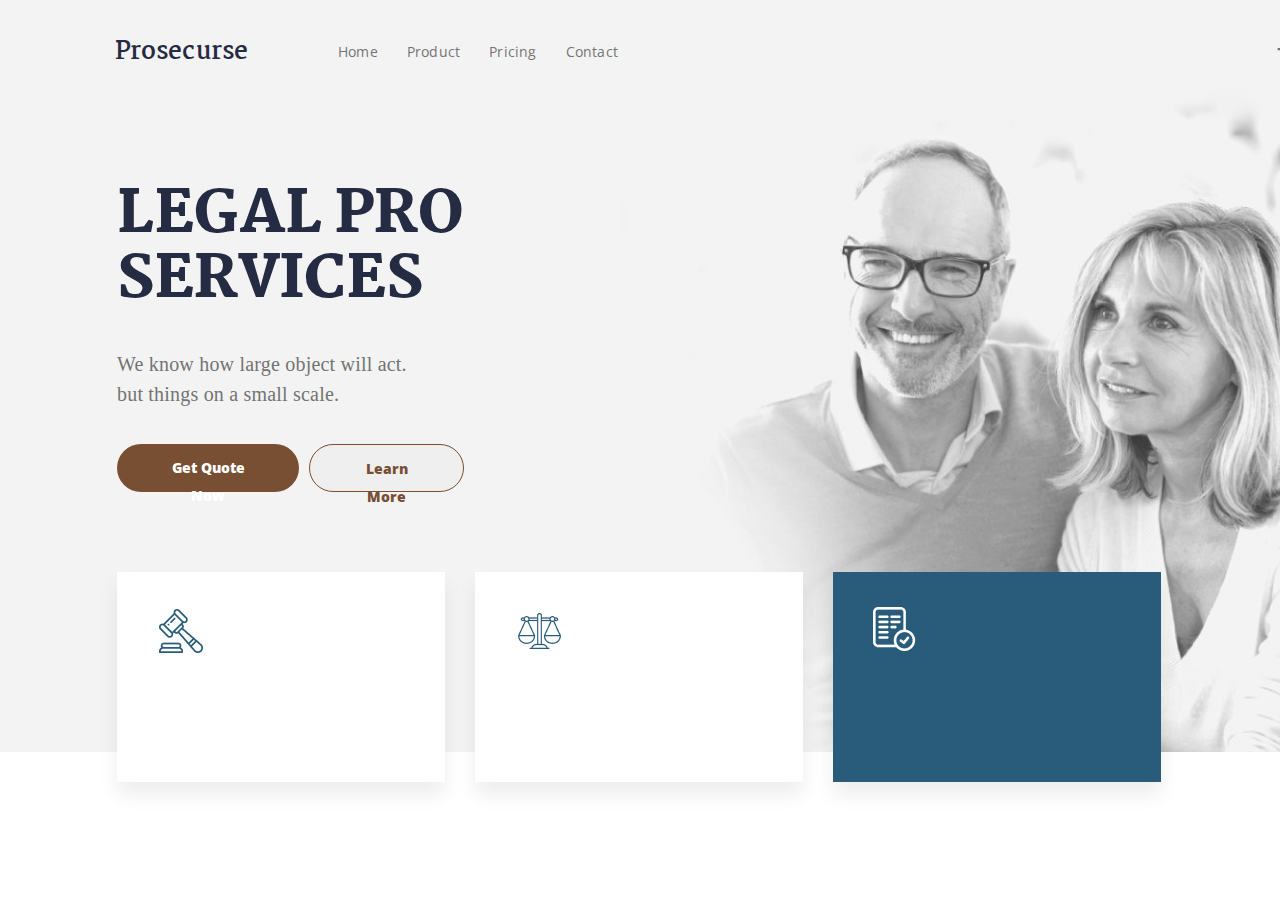
==== test.html @ eefd6ff7 "update 15/11/65" ====
<!DOCTYPE html>
<html lang="en">
<head>
    <meta charset="UTF-8">
    <meta http-equiv="X-UA-Compatible" content="IE=edge">
    <meta name="viewport" content="width=device-width, initial-scale=1.0">
    <title>Document</title>
    <link rel="stylesheet" href="css/main.css">
</head>
<body>
    <header class="background">
        <div class="cover">
            <nav>
                <div class="nav-brand">
                    <h3>Prosecurse</h3>
                </div>
                <div class="nav-menu">
                    <ul>
                        <li><a>Home</a></li>
                        <li><a>Product</a></li>
                        <li><a>Pricing</a></li>
                        <li><a>Contact</a></li>
                    </ul>
                </div>
                <div class="nav-btn">
                    <img src="images/icn menu .icn-xs.png" alt="">
                </div>                 
            </nav>
            <div class="container">
                <div class="row-info">
                    <div class="col-md-6">
                        <h1>
                            LEGAL PRO SERVICES
                        </h1>                    
                        <h4>
                            We know how large object will act. <br>
                            but things on a small scale.
                        </h4> 
                        <div class="btn-card">
                            <button class="btn primary-color btn-text btn-round">
                                <b>Get Quote Now</b> 
                            </button>
                            <button class="btn outline-primary-color btn-text btn-round">
                                <b>Learn More</b> 
                            </button>
                        </div>                   
                        
                    
                    </div>
                    <div class="col-md-6">

                    </div>
                </div>
                <div class="row-card">
                    <div class="col-md-4 ">
                        <div class="card-item-white">
                            <img src="images/c1.png" alt="">

                        </div>
                    </div>
                    <div class="col-md-4 ">
                        <div class="card-item-white">
                            <img src="images/c2.png" alt="">

                        </div>
                    </div>
                    <div class="col-md-4 ">
                        <div class="card-item-blue">
                            <img src="images/c3.png" alt="">

                        </div>
                    </div>
                </div>
        </div>       
    </header>
</body>
</html>
---- css/main.css ----
@import url('https://fonts.googleapis.com/css2?family=Martel:wght@200;300;400;600;700;800;900&family=Open+Sans:ital,wght@0,300;0,400;0,500;0,600;0,700;0,800;1,300;1,400;1,500;1,600;1,700;1,800&display=swap');
* {
    margin: 0;
    padding: 0;
    box-sizing: border-box;
    font-family: 'Open Sans', sans-serif;
}
h2, h3, h4, h5{
    font-family: 'Martel', serif;
    font-weight: 700;
}
h1{
    font-family: 'Martel', serif;
    font-weight: 900;
}
.container{
    display: flex;
    flex-direction: column;
    align-items: flex-start;
    padding: 80px 0px;
    gap: 80px;

    position: absolute;
    width: 1046px;
    height: 758px;
    left: calc(50% - 1046px/2);
    top: 104px;

}
.row-info {
    display: flex;
    flex-direction: row;
    align-items: center;
    padding: 0px;
    gap: 120px;

    width: 1139px;
    height: 308px;


    /* Inside auto layout */

    flex: none;
    order: 0;
    flex-grow: 0;
}
.row-card {
    display: flex;
    flex-direction: row;
    align-items: center;
    padding: 0px;
    gap: 30px;

    width: 1046px;
    height: 210px;


    /* Inside auto layout */

    flex: none;
    order: 1;
    flex-grow: 0;
}
.card-item-white{
    display: flex;
    flex-direction: column;
    align-items: flex-start;
    padding: 35px 40px;
    gap: 10px;

    width: 328px;
    height: 210px;

    background: #FFFFFF;
    /* SHADOW */

    box-shadow: 0px 13px 19px rgba(0, 0, 0, 0.07);
}
.card-item-blue{
    display: flex;
    flex-direction: column;
    align-items: flex-start;
    padding: 35px 40px;
    gap: 10px;
    
    width: 328px;
    height: 210px;
    
    /* secondary-color-4 */
    
    background: #295C7A;
    /* SHADOW */
    
    box-shadow: 0px 13px 19px rgba(0, 0, 0, 0.07);
}
.col-md-4 {
    display: flex;
    flex-direction: column;
    align-items: flex-start;
    padding: 0px;

    width: 328px;
    height: 210px;

}
.col-md-6{
    display: flex;
    flex-direction: column;
    align-items: flex-start;
    padding: 0px;
    gap: 35px;

    width: 509px;
    height: 308px;


}
.col-md-6 h1 {
    width: 509px;
    height: 130px;

    /* h1 */

    font-family: 'Martel';
    font-style: normal;
    font-weight: 900;
    font-size: 58px;
    line-height: 65px;
    /* or 112% */

    letter-spacing: 0.2px;

    /* text-color */

    color: #252B42;
}
.col-md-6 h4 {
    width: 376px;
    height: 60px;

    /* h4 */

    font-family: 'Montserrat';
    font-style: normal;
    font-weight: 500;
    font-size: 20px;
    line-height: 30px;
    /* or 150% */

    letter-spacing: 0.2px;

    /* second-text-color */

    color: #737373;
}
.btn-card {
    display: flex;
    flex-direction: row;
    align-items: flex-start;
    padding: 0px;
    gap: 10px;

    width: 347px;
    height: 48px;

    /* border: red solid 1px; */

}
.btn {
    display: flex;
    flex-direction: column;
    align-items: center;
    padding: 10px 36px;
    gap: 10px;
    border: none;
}
.primary-color{
    color: #FFFFFF;
    background: #784F33;
    width: 182px;
    height: 48px;
    
}
.outline-primary-color {
    border: 1px solid #784F33;
    color: #784F33;
    width: 155px;
    height: 48px;
 
}
.btn-round {
    border-radius: 37px;
}
.btn-text {  

    font-family: 'Open Sans';
    font-style: normal;
    font-weight: 700;
    font-size: 14px;
    line-height: 28px;

}
.primary-color > b{
    width: 110px;
    height: 28px;
}
.outline-primary-color > b{
    width: 83px;
    height: 28px;
}

nav {
    /* border: red 1px solid ;
    display: flex;
    justify-content: space-between;
    align-items: center;
    width: 1322px;
    height: 104px;
    margin-left: calc(50% - 1322px/2);
    margin: 0 auto; */
    position: absolute;
    width: 1322px;
    height: 104px;
    left: calc(50% - 1322px/2);
    top: 0px;
    /* border: red 1px solid ; */


}
nav ul {
    display: flex;
    list-style: none;
    width: 280px;
    justify-content: space-between;
    
    /* border: red 1px solid ; */


}
nav ul li a{
    text-decoration: none;
    color: #737373;
    text-align: center;
    letter-spacing: 0.2px;
    line-height: 24px;
    font-size: 14px;
}
header {
    height: 866px;
    width: 1440px;
    background: url('../images/cover.png') no-repeat;
    margin: 0 auto;
}
.nav-menu {
    position: absolute;
width: 280px;
height: 24px;
left: calc(50% - 280px/2 - 162px);
top: 40px;
}
.nav-brand{
    position: absolute;
    width: 187px;
    height: 58px;
    left: calc(50% - 187px/2 - 431.5px);
    top: calc(50% - 58px/2);
}
.nav-btn {
    position: absolute;
    width: 24px;
    height: 13.71px;
    left: calc(50% - 24px/2 + 649px);
    top: 45px;
}
.nav-brand h3{
    position: absolute;
    width: 134px;
    height: 32px;
    left: 0px;
    top: 13px;

    font-family: 'Martel';
    font-style: normal;
    font-weight: 700;
    font-size: 24px;
    line-height: 32px;
    /* identical to box height, or 133% */

    letter-spacing: 0.1px;

    /* text-color */

    color: #252B42;

}
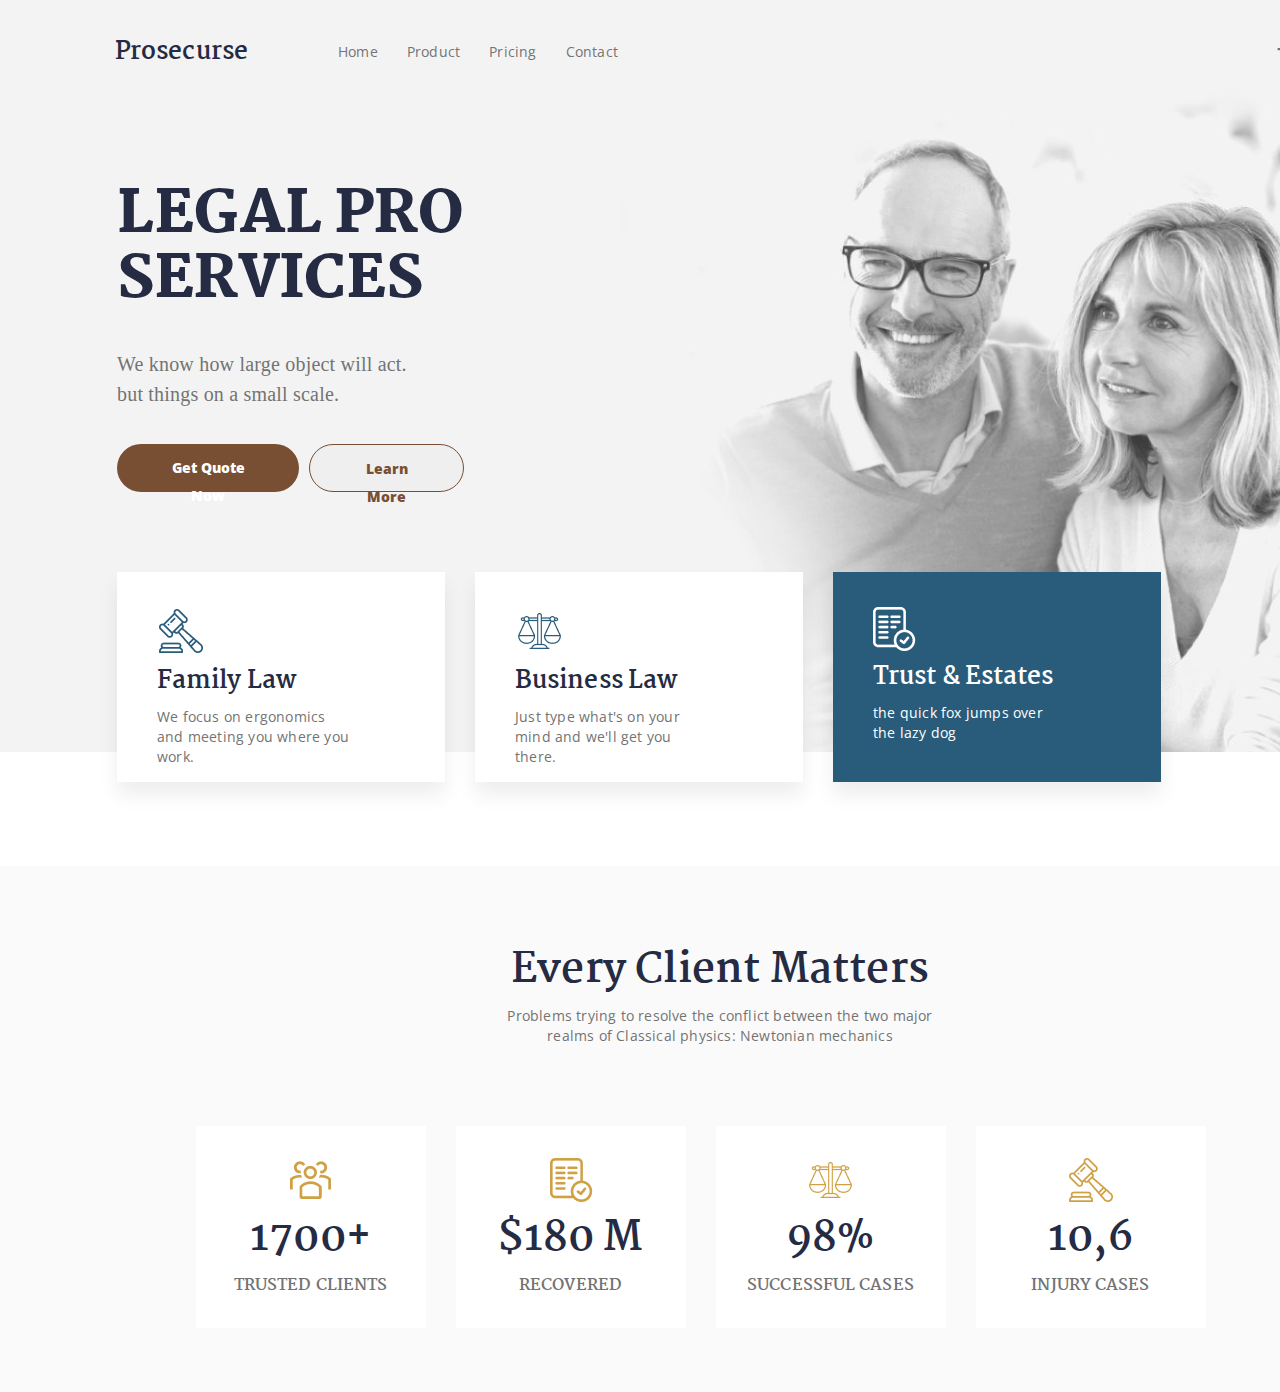
==== commit 2129ae2c: "update 15/11/65(2)" ====
--- a/test.html
+++ b/test.html
@@ -52,26 +52,104 @@
                     </div>
                 </div>
                 <div class="row-card">
-                    <div class="col-md-4 ">
+                    <div class="col-md-4 card-1">
                         <div class="card-item-white">
                             <img src="images/c1.png" alt="">
+                            <h3>
+                                Family Law
+                            </h3>
+                            <p>
+                                We focus on ergonomics and meeting you where you work. 
+                            </p>
 
                         </div>
                     </div>
-                    <div class="col-md-4 ">
+                    <div class="col-md-4 card-2">
                         <div class="card-item-white">
                             <img src="images/c2.png" alt="">
-
+                            <h3>
+                                Business Law
+                            </h3>
+                            <p>
+                                Just type what's on your mind and we'll get you there. 
+                            </p>
                         </div>
                     </div>
-                    <div class="col-md-4 ">
+                    <div class="col-md-4 card-3">
                         <div class="card-item-blue">
                             <img src="images/c3.png" alt="">
-
+                            <h3>
+                                Trust & Estates
+                            </h3>
+                            <p>
+                                the quick fox jumps over the lazy dog 
+                            </p>
                         </div>
                     </div>
                 </div>
         </div>       
     </header>
+    <div class="features-1">
+        <div class="container">
+            <div class="row-1-features-1">
+                <div class=" main-content ">
+                    <h2>
+                        Every Client Matters
+                    </h2>
+                    <p>
+                        Problems trying to resolve the conflict between the two major realms of Classical physics: Newtonian mechanics 
+                    </p>
+                </div>
+            </div>
+            <div class="row-2-features-1">
+                <div class="col-md-3 ">
+                    <div class="card-item">
+                        <img src="images/icn settings .icn-lg.png" alt="">
+                        <h2>
+                            1700+
+                        </h2>
+                        <h5>
+                            TRUSTED CLIENTS
+                        </h5>
+                    </div>
+                </div>
+                <div class="col-md-3 ">
+                    <div class="card-item">
+                        <img src="images/icn settings .icn-lg (1).png" alt="">
+                        <h2>
+                            $180 M 
+                        </h2>
+                        <h5>
+                            RECOVERED
+                        </h5>
+                    </div>
+                </div>
+                <div class="col-md-3 ">
+                    <div class="card-item">
+                        <img src="images/icn settings .icn-lg (2).png" alt="">
+                        <h2>
+                            98%
+                        </h2>
+                        <h5>
+                            SUCCESSFUL CASES
+                        </h5>
+                    </div>
+                </div>
+                <div class="col-md-3 ">
+                    <div class="card-item">
+                        <img src="images/icn settings .icn-lg (3).png" alt="">
+                        <h2>
+                            10,6
+                        </h2>
+                        <h5>
+                            INJURY CASES
+                        </h5>
+                    </div>
+                </div>
+                
+                
+            </div>
+        </div>
+    </div>
 </body>
 </html>--- a/css/main.css
+++ b/css/main.css
@@ -93,6 +93,88 @@
     
     box-shadow: 0px 13px 19px rgba(0, 0, 0, 0.07);
 }
+.card-1 h3, .card-2 h3 {
+    
+
+    font-family: 'Martel';
+    font-style: normal;
+    font-weight: 700;
+    font-size: 24px;
+    line-height: 32px;
+    /* identical to box height, or 133% */
+
+    letter-spacing: 0.1px;
+
+    /* text-color */
+
+    color: #252B42;
+}
+.card-1 p, .card-2 p {
+    width: 199px;
+    height: 40px;
+
+    /* paragraph */
+
+    font-family: 'Open Sans';
+    font-style: normal;
+    font-weight: 400;
+    font-size: 14px;
+    line-height: 20px;
+    /* or 143% */
+
+    letter-spacing: 0.2px;
+
+    /* second-text-color */
+
+    color: #737373;
+
+}
+.card-3 h3 {
+    
+
+    /* h3 */
+
+    font-family: 'Martel';
+    font-style: normal;
+    font-weight: 700;
+    font-size: 24px;
+    line-height: 32px;
+    /* identical to box height, or 133% */
+
+    letter-spacing: 0.1px;
+
+    /* light-text-color */
+
+    color: #FFFFFF;
+}
+.card-3 p {
+    width: 196px;
+    height: 40px;
+
+    /* paragraph */
+
+    font-family: 'Open Sans';
+    font-style: normal;
+    font-weight: 400;
+    font-size: 14px;
+    line-height: 20px;
+    /* or 143% */
+
+    letter-spacing: 0.2px;
+
+    /* light-text-color */
+
+    color: #FFFFFF;
+}
+.col-md-3 {
+    display: flex;
+    flex-direction: column;
+    align-items: center;
+    padding: 0px;
+
+    width: 25%px;
+    height: 202px;
+}
 .col-md-4 {
     display: flex;
     flex-direction: column;
@@ -292,4 +374,140 @@
 
     color: #252B42;
 
+}
+
+.features-1 {
+    position: absolute;
+    width: 1440px;
+    height: 526px;
+
+    left: 0px;
+    right: 0px;
+    top: 866px;
+    background: #fafafa;
+    /* border: red solid 1px; */
+    margin: 0 auto;
+
+
+}
+.row-1-features-1{
+    display: flex;
+    flex-direction: column;
+    align-items: center;
+    padding: 0px;
+
+    width: 864px;
+    height: 100px;
+}
+.row-2-features-1{
+    display: flex;
+    flex-direction: row;
+    align-items: flex-start;
+    padding: 0px;
+    gap: 30px;
+
+    width: 1049px;
+    height: 202px;
+
+
+}
+.features-1 .container {
+    display: flex;
+    flex-direction: column;
+    align-items: center;
+    padding: 80px 0px;
+    
+
+    position: absolute;
+    width: 1050px;
+    height: 512px;
+    left: calc(50% - 1050px/2);
+    top: 0px;
+}
+.main-content{
+    display: flex;
+    flex-direction: column;
+    align-items: center;
+    padding: 0px;
+    gap: 10px;
+
+    width: 864px;
+    height: 100px;
+    /* border: red solid 1px; */
+}
+.main-content h2 {
+    font-family: 'Martel';
+    font-style: normal;
+    font-weight: 700;
+    font-size: 40px;
+    line-height: 50px;
+    /* identical to box height, or 125% */
+
+    letter-spacing: 0.2px;
+
+    /* text-color */
+
+    color: #252B42;
+}
+.main-content p {
+    width: 468px;
+    height: 40px;
+    font-family: 'Open Sans';
+    font-style: normal;
+    font-weight: 400;
+    font-size: 14px;
+    line-height: 20px;
+    /* or 143% */
+
+    text-align: center;
+    letter-spacing: 0.2px;
+
+    /* second-text-color */
+
+    color: #737373;
+
+}
+.card-item {
+    display: flex;
+    flex-direction: column;
+    align-items: center;
+    padding: 30px 40px;
+    gap: 10px;
+
+    width: 230px;
+    height: 202px;
+
+    background: #FFFFFF;
+}
+.card-item h2 {
+    font-family: 'Martel';
+    font-style: normal;
+    font-weight: 700;
+    font-size: 40px;
+    line-height: 50px;
+    /* identical to box height, or 125% */
+
+    letter-spacing: 0.2px;
+
+    /* text-color */
+
+    color: #252B42;
+}
+.card-item h5 {
+
+    width: 170px;
+    height: 24px;
+    font-family: 'Martel';
+    font-style: normal;
+    font-weight: 700;
+    font-size: 16px;
+    line-height: 24px;
+    /* identical to box height, or 150% */
+
+    text-align: center;
+    letter-spacing: 0.1px;
+
+    /* second-text-color */
+
+    color: #737373;
 }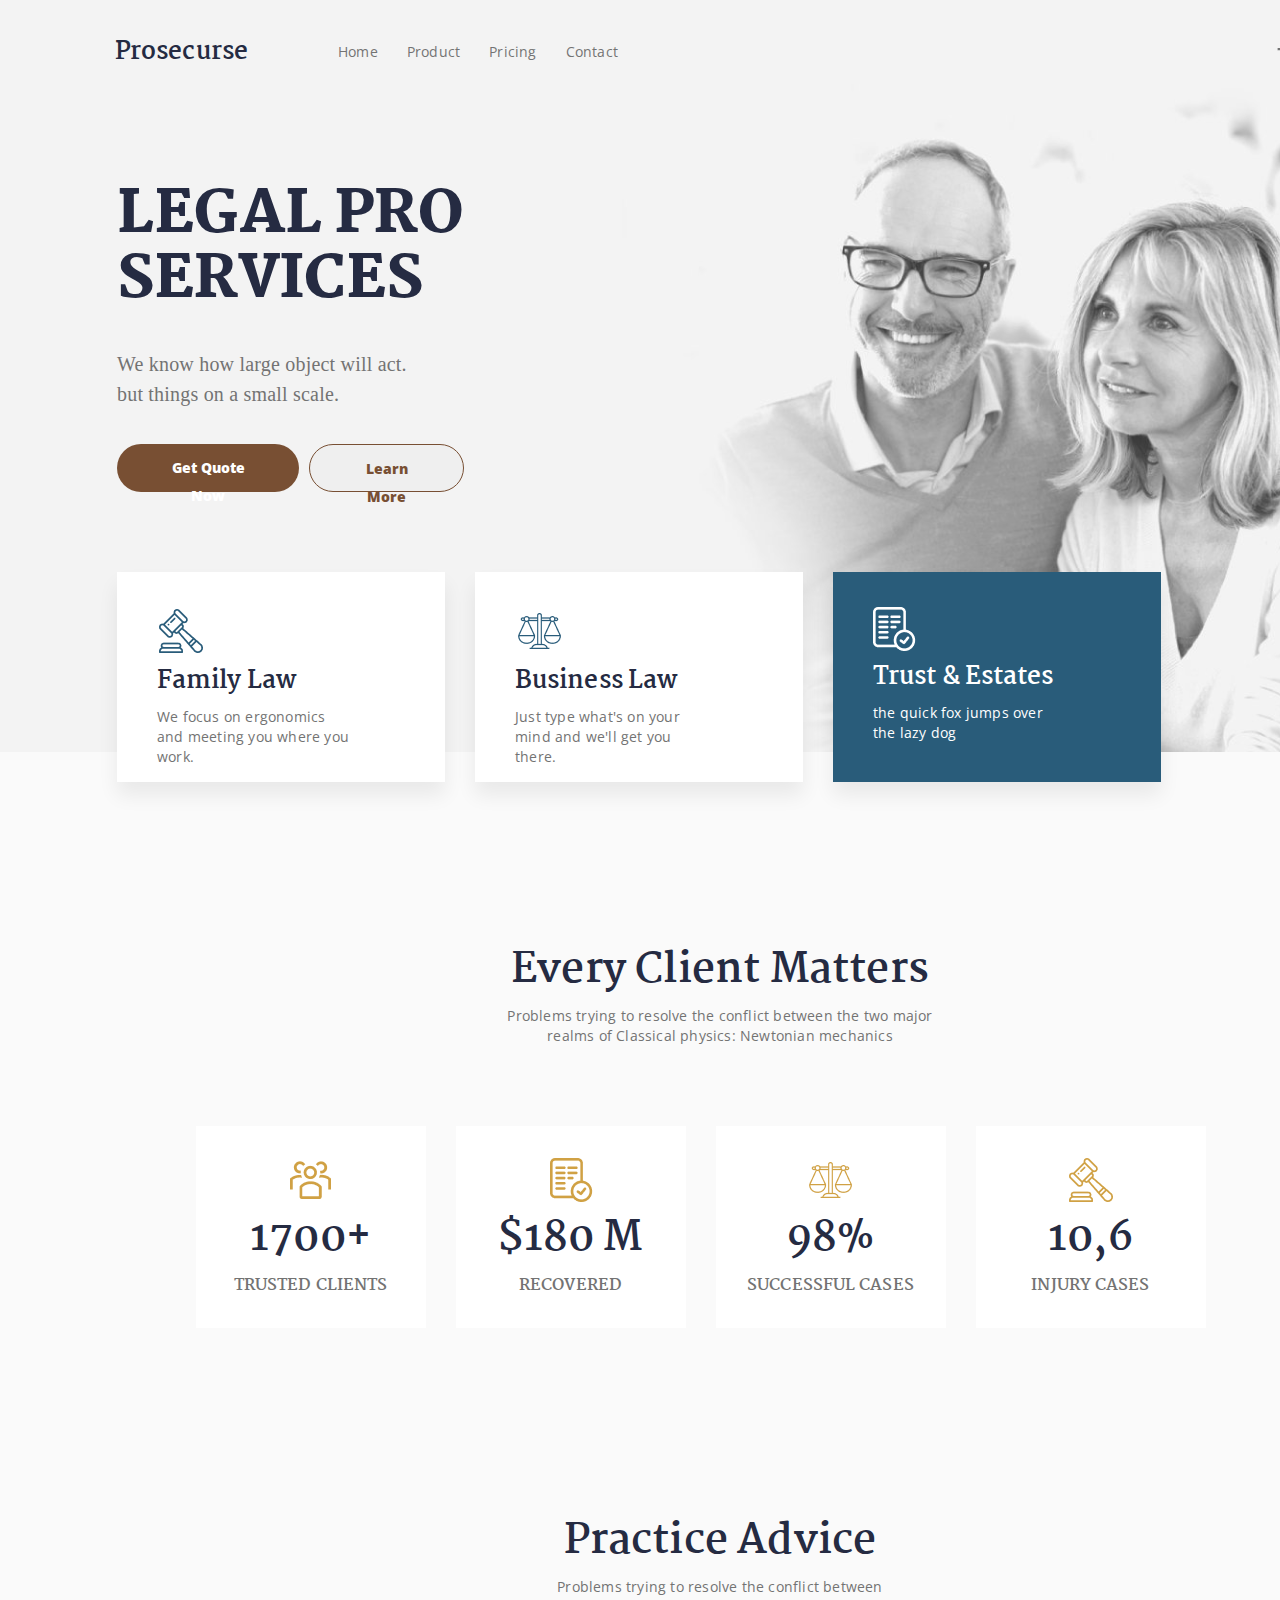
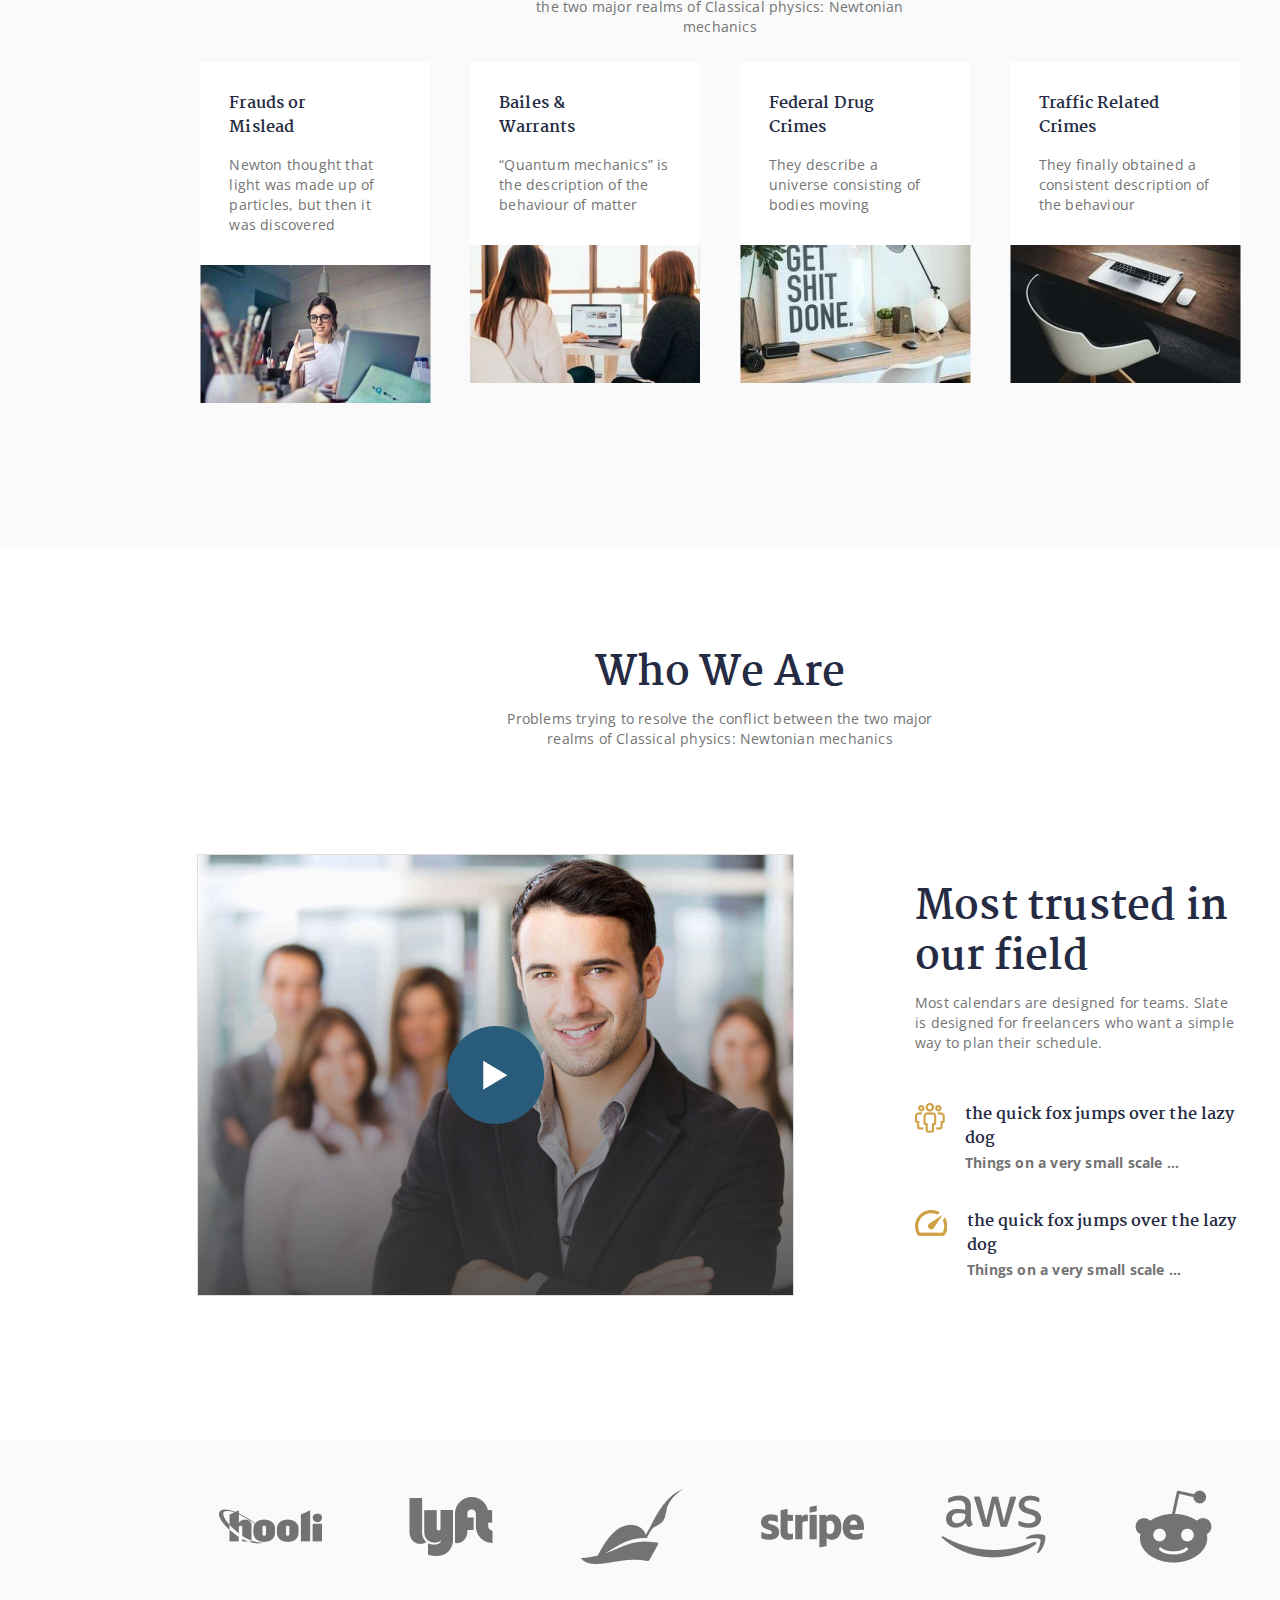
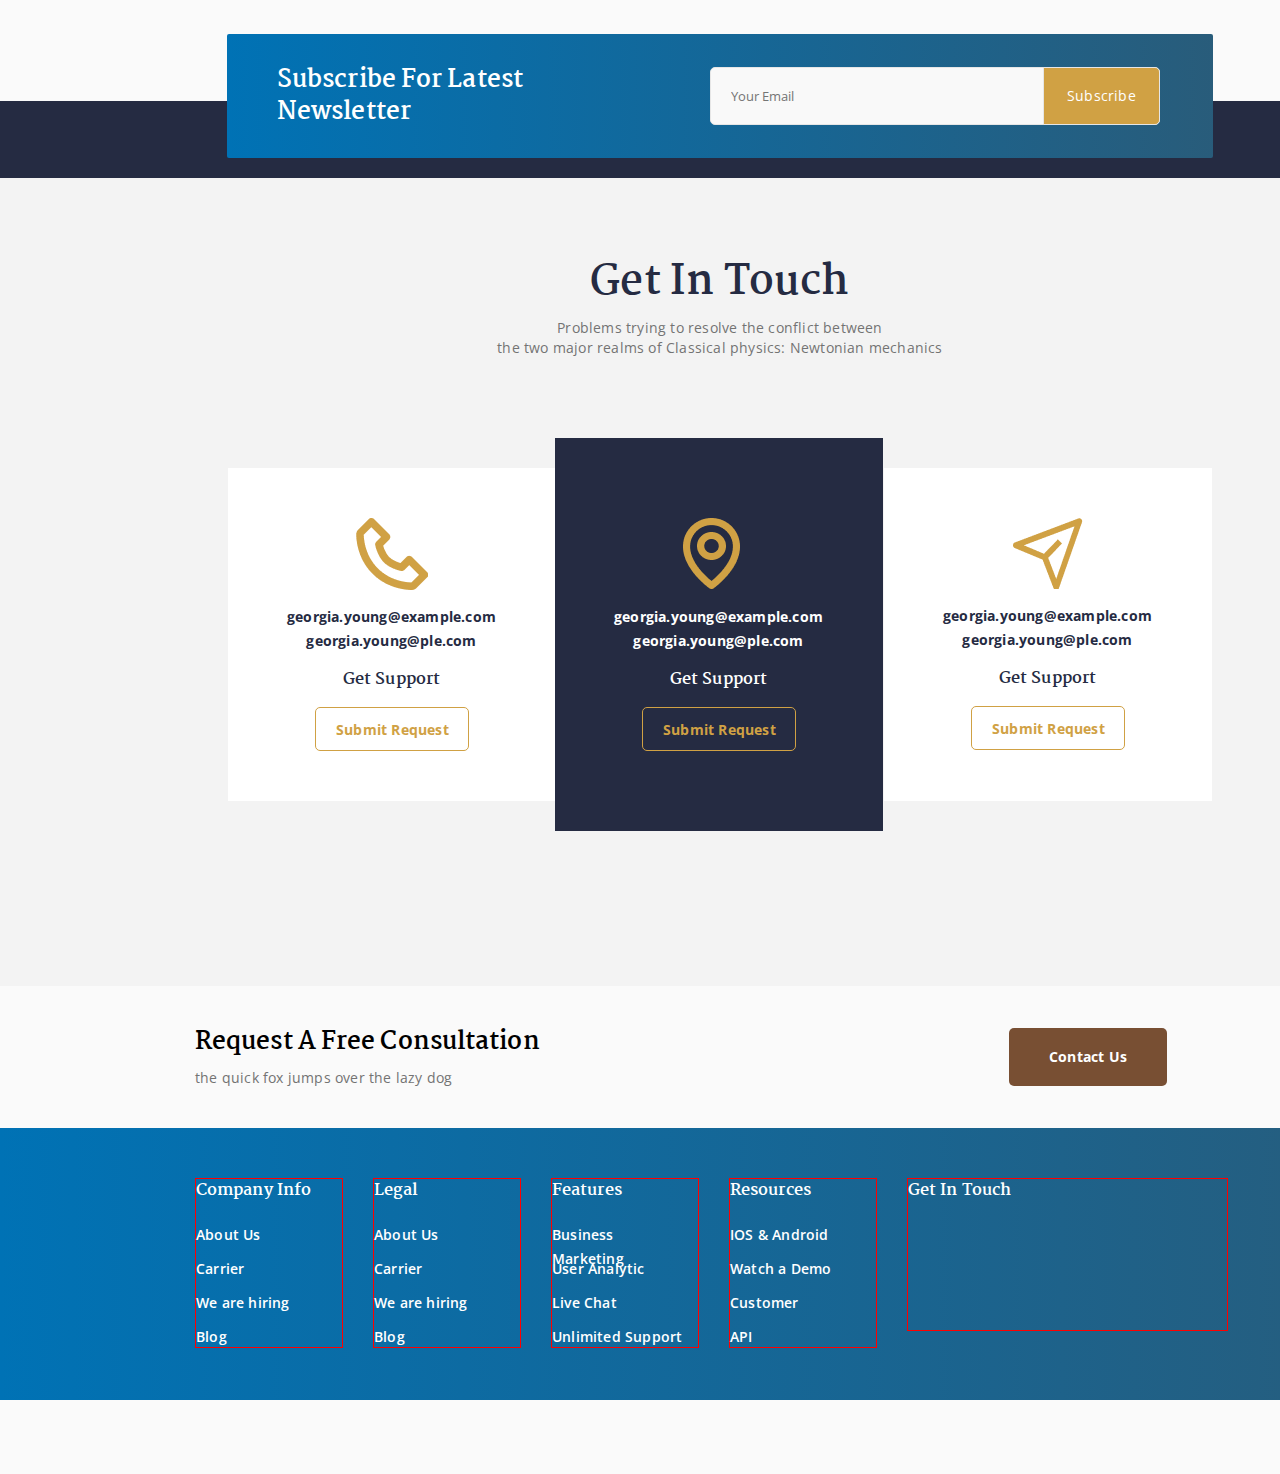
==== commit 1a169910: "update 16/11/65" ====
--- a/test.html
+++ b/test.html
@@ -8,7 +8,7 @@
     <link rel="stylesheet" href="css/main.css">
 </head>
 <body>
-    <header class="background">
+    <header class="background col-md-12">
         <div class="cover">
             <nav>
                 <div class="nav-brand">
@@ -89,7 +89,8 @@
                 </div>
         </div>       
     </header>
-    <div class="features-1">
+
+    <div class="features-1 col-md-12">
         <div class="container">
             <div class="row-1-features-1">
                 <div class=" main-content ">
@@ -151,5 +152,356 @@
             </div>
         </div>
     </div>
+    <div class=" features-2 col-md-12">
+        <div class="container ">
+            <div class="sub-container ">
+                <div class=" row-1-features-2">
+                    <div class=" main-content ">
+                        <h2>
+                            Practice Advice
+                        </h2>
+                        <p>
+                            Problems trying to resolve the conflict between <br>
+                            the two major realms of Classical physics: Newtonian mechanics 
+                        </p>
+                    </div>
+                </div>
+
+            </div>
+            <div class=" row-2-features-2">
+                <div class="col-md-3">
+                    <div class="card-item">
+                        <div class="card-content">
+                            <h5 >
+                                Frauds or Mislead
+                            </h5>
+                            <p >
+                                Newton thought that 
+                                light was made up of 
+                                particles, but then it 
+                                was discovered 
+                            </p>
+                        </div>
+                        <div class="card-image">
+                            <img src="images/cover (1).png" alt="">
+                        </div>                      
+                    </div>
+                </div>
+                <div class="col-md-3">
+                    <div class="card-item">
+                        <div class="card-content">
+                            <h5 >
+                                Bailes & Warrants
+                            </h5>
+                            <p >
+                                “Quantum mechanics” is the description of the behaviour of matter 
+                            </p>
+                        </div>
+                        <div class="card-image">
+                            <img src="images/cover (2).png" alt="">
+                        </div>                      
+                    </div>
+                </div>
+                <div class="col-md-3">
+                    <div class="card-item">
+                        <div class="card-content">
+                            <h5 >
+                                Federal Drug Crimes
+                            </h5>
+                            <p >
+                                They describe a universe consisting of bodies moving
+                            </p>
+                        </div>
+                        <div class="card-image">
+                            <img src="images/cover (3).png" alt="">
+                        </div>                      
+                    </div>
+                </div>
+                <div class="col-md-3">
+                    <div class="card-item">
+                        <div class="card-content">
+                            <h5 >
+                                Traffic Related Crimes
+                            </h5>
+                            <p >
+                                They finally obtained a consistent description of the behaviour 
+                            </p>
+                        </div>
+                        <div class="card-image">
+                            <img src="images/cover (4).png" alt="">
+                        </div>                      
+                    </div>
+                </div>
+
+            </div>
+
+        </div>
+
+    </div>
+    <div class="about col-md-12 ">
+        <div class="container " >
+            <div class=" row-1-about ">
+                <div class="main-content ">
+                    <h2>
+                        Who We Are
+                    </h2>
+                    <p>
+                        Problems trying to resolve the conflict between the two major realms of Classical physics: Newtonian mechanics 
+                    </p>
+                </div>
+
+            </div>
+            <div class=" row-2-about ">
+                <div class="col-md-8 ">
+                    <div class="card-item">
+                        <div class=" card-button blue-color">
+                            <img src="images/icn play .icn-sm.png" alt="">
+                        </div>
+                        <div class="card-image"></div>
+                    </div>
+                </div>
+                <div class="col-md-4 ">
+                    <div class="card-title ">
+                        <h2>
+                            Most trusted in our field
+                        </h2>
+                        <p>
+                            Most calendars are designed for teams. Slate is designed for freelancers who want a simple way to plan their schedule.
+                        </p>
+                    </div>
+                    <div class="">
+                        <div class="flex-row">
+                            <div class="icon ">
+                                <img src="images/Vector (14).png" alt="">
+                            </div>
+                            <div class="text">
+                                <h5>
+                                    the quick fox jumps over the lazy dog
+                                </h5>
+                                <h6>
+                                    Things on a very small scale ...
+                                </h6>
+                            </div>
+                        </div>                        
+                    </div>
+                    <div class="">
+                        <div class="flex-row">
+                            <div class="icon ">
+                                <img src="images/Vector (15).png" alt="">
+                            </div>
+                            <div class="text">
+                                <h5>
+                                    the quick fox jumps over the lazy dog
+                                </h5>
+                                <h6>
+                                    Things on a very small scale ...
+                                </h6>
+                            </div>
+                        </div>                        
+                    </div>
+                </div>
+            </div>
+        </div>
+    </div>
+    <div class="clients col-md-12 ">
+        <div class="clients-icon ">
+            <div class="row-1-clients">
+                <div class="col-md-2">
+                    <img src="images/Vector (1).png" alt="">
+                </div>
+                <div class="col-md-2">
+                    <img src="images/Vector (2).png" alt="">
+                </div>
+                <div class="col-md-2">
+                    <img src="images/Vector (3).png" alt="">
+                </div>
+                <div class="col-md-2">
+                    <img src="images/Vector (4).png" alt="">
+                </div>
+                <div class="col-md-2">
+                    <img src="images/Vector (5).png" alt="">
+                </div>
+                <div class="col-md-2">
+                    <img src="images/Vector (6).png" alt="">
+                </div>
+            </div>
+        </div>
+        <div class="clients-input-email ">
+            <div class="row-2-clients ">
+                <div class="card-item">
+                    <div class="flex-row ">
+                        <h3>
+                            Subscribe For Latest Newsletter
+                        </h3>
+                        
+                        <div class="input-group">
+                            <input type="email" name="" id="" placeholder="Your Email">
+                            <div class="btn-input">
+                                <button>Subscribe</button>
+                            </div>
+                        </div>
+                    </div>
+                </div>
+
+            </div>
+        </div>
+        <div class="clients-backgroung">
+            <div class="filter">
+
+            </div>
+            <div class="cover">
+
+            </div>
+        </div>
+    </div>
+    <div class="contect col-md-12">
+        <div class="container ">
+            <div class=" row-1-contect ">
+                <div class="main-content">
+                    <h2>
+                        Get In Touch
+                    </h2>
+                    <p>
+                        Problems trying to resolve the conflict between <br>
+                        the two major realms of Classical physics: Newtonian mechanics 
+                    </p>
+                </div>
+            </div>
+            <div class=" row-2-contect ">
+                <div class="col-md-4 ">
+                    <div class="card-item">
+                        <img src="images/tel.png" alt="">
+                        <div>
+                            <h6>georgia.young@example.com</h6>
+                            <h6>georgia.young@ple.com</h6>
+                        </div>
+                        <h5>
+                            Get Support
+                        </h5>
+                        <button>
+                            <h6>
+                                Submit Request
+                            </h6>
+                        </button>
+                    </div>
+                </div>
+                <div class="col-md-4 " id="center">
+                    <div class="card-item">
+                        <img src="images/location.png" alt="">
+                        <div class="text-white-center">
+                            <h6>georgia.young@example.com</h6>
+                            <h6>georgia.young@ple.com</h6>
+                        </div>
+                        <h5>
+                            Get Support
+                        </h5>
+                        <button>
+                            <h6>
+                                Submit Request
+                            </h6>
+                        </button>
+                    </div>
+                </div>
+                <div class="col-md-4 ">
+                    <div class="card-item">
+                        <img src="images/mel.png" alt="">
+                        <div>
+                            <h6>georgia.young@example.com</h6>
+                            <h6>georgia.young@ple.com</h6>
+                        </div>
+                        <h5>
+                            Get Support
+                        </h5>
+                        <button>
+                            <h6>
+                                Submit Request
+                            </h6>
+                        </button>
+                    </div>
+                </div>
+            </div>
+        </div>
+    </div>
+    <div class="footer col-md-12">
+        <div class=" footer-1">
+            <div class="container ">
+                <div class="row ">
+                    <div class="col-md-6 f-left ">
+                        <h3>
+                            Request A Free Consultation
+                        </h3>
+                        <p>
+                            the quick fox jumps over the lazy dog
+                        </p>
+                    </div>
+                    <div class="col-md-6 f-right ">
+                        <button>
+                            Contact Us
+                        </button>
+                    </div>
+                </div>
+            </div>
+        </div>
+        <div class=" footer-2">
+            <div class="container">
+                <div class="row">
+                    <div class="col-md-2 test-border">
+                        <h5>
+                            Company Info
+                        </h5>
+                        <div class="footer-link">
+                            <a href="#">About Us</a>
+                            <a href="#">Carrier</a>
+                            <a href="#">We are hiring</a>
+                            <a href="#">Blog</a>
+                        </div>
+                    </div>
+                    <div class="col-md-2 test-border">
+                        <h5>
+                            Legal
+                        </h5>
+                        <div class="footer-link">
+                            <a href="#">About Us</a>
+                            <a href="#">Carrier</a>
+                            <a href="#">We are hiring</a>
+                            <a href="#">Blog</a>
+                        </div>
+                    </div>
+                    <div class="col-md-2 test-border">
+                        <h5>
+                            Features
+                        </h5>
+                        <div class="footer-link">
+                            <a href="#">Business Marketing</a>
+                            <a href="#">User Analytic</a>
+                            <a href="#">Live Chat</a>
+                            <a href="#">Unlimited Support</a>
+                        </div>
+                    </div>
+                    <div class="col-md-2 test-border">
+                        <h5>
+                            Resources
+                        </h5>
+                        <div class="footer-link">
+                            <a href="#">IOS & Android</a>
+                            <a href="#">Watch a Demo</a>
+                            <a href="#">Customer</a>
+                            <a href="#">API</a>
+                        </div>
+                    </div>
+                    <div class="col-md-4 test-border">
+                        <h5>
+                            Get In Touch
+                        </h5>
+                        <div>
+                            <img src="" alt="">
+                        </div>
+                    </div>
+                </div>
+            </div>
+        </div>
+        <div class=" footer-3"></div>
+
+    </div>
 </body>
 </html>--- a/css/main.css
+++ b/css/main.css
@@ -5,9 +5,31 @@
     box-sizing: border-box;
     font-family: 'Open Sans', sans-serif;
 }
+body {
+    /* background-color: grey; */
+    background: #FAFAFA;
+    
+
+}
+.test-border {
+    border: red solid 1px;
+}
 h2, h3, h4, h5{
     font-family: 'Martel', serif;
     font-weight: 700;
+}
+h6 {
+    font-weight: 700;
+    font-size: 14px;
+    line-height: 24px;
+    letter-spacing: 0.2px;
+    color: #737373;
+}
+p {
+    font-size: 14px;
+    line-height: 20px;    
+    letter-spacing: 0.2px;
+    color: #737373;
 }
 h1{
     font-family: 'Martel', serif;
@@ -166,12 +188,22 @@
 
     color: #FFFFFF;
 }
+
+/* col-md-- */
+.col-md-2 {
+    display: flex;
+    flex-direction: column;
+    align-items: center;
+    padding: 0px;
+
+    width: 153px;
+    height: auto;
+}
 .col-md-3 {
     display: flex;
     flex-direction: column;
     align-items: center;
     padding: 0px;
-
     width: 25%px;
     height: 202px;
 }
@@ -180,7 +212,6 @@
     flex-direction: column;
     align-items: flex-start;
     padding: 0px;
-
     width: 328px;
     height: 210px;
 
@@ -191,50 +222,45 @@
     align-items: flex-start;
     padding: 0px;
     gap: 35px;
-
     width: 509px;
     height: 308px;
-
-
 }
 .col-md-6 h1 {
     width: 509px;
     height: 130px;
-
-    /* h1 */
-
     font-family: 'Martel';
     font-style: normal;
     font-weight: 900;
     font-size: 58px;
     line-height: 65px;
-    /* or 112% */
-
-    letter-spacing: 0.2px;
-
-    /* text-color */
-
+    letter-spacing: 0.2px;
     color: #252B42;
 }
 .col-md-6 h4 {
     width: 376px;
     height: 60px;
-
-    /* h4 */
-
     font-family: 'Montserrat';
     font-style: normal;
     font-weight: 500;
     font-size: 20px;
     line-height: 30px;
-    /* or 150% */
-
-    letter-spacing: 0.2px;
-
-    /* second-text-color */
-
+    letter-spacing: 0.2px;
     color: #737373;
 }
+.col-md-8 {
+    display: flex;
+    flex-direction: column;
+    align-items: center;
+    padding: 0px;
+    gap: 35px;
+    width: 600px;
+    height: 442px;
+}
+.col-md-12 {
+    width: 1440px;
+}
+
+/* Button */
 .btn-card {
     display: flex;
     flex-direction: row;
@@ -270,6 +296,10 @@
     height: 48px;
  
 }
+.blue-color{
+    background: #295C7A;
+    border-radius: 73.6px;
+}
 .btn-round {
     border-radius: 37px;
 }
@@ -329,8 +359,8 @@
 }
 header {
     height: 866px;
-    width: 1440px;
-    background: url('../images/cover.png') no-repeat;
+    background-image: url('../images/cover.png');
+    background-repeat: no-repeat;
     margin: 0 auto;
 }
 .nav-menu {
@@ -376,19 +406,16 @@
 
 }
 
+/* features Every Client Matters */
 .features-1 {
     position: absolute;
-    width: 1440px;
     height: 526px;
-
     left: 0px;
     right: 0px;
     top: 866px;
     background: #fafafa;
     /* border: red solid 1px; */
     margin: 0 auto;
-
-
 }
 .row-1-features-1{
     display: flex;
@@ -510,4 +537,711 @@
     /* second-text-color */
 
     color: #737373;
+}
+
+/* features Practice Advice */
+.features-2 {
+    position: absolute;
+    height: 699px;
+    left: 0px;
+    right: 0px;
+    top: 1392px;
+    background: #FAFAFA;    
+    margin: 0 auto;
+}
+.features-2 .container {
+    display: flex;
+    flex-direction: column;
+    align-items: center;
+    padding: 80px 0px;
+    gap: 0;
+
+    position: absolute;
+    width: 1050px;
+    height: 692px;
+    left: calc(50% - 1050px/2);
+    top: 0px;
+}
+.sub-container {
+    display: flex;
+    flex-direction: column;
+    align-items: center;
+    padding: 45px 0px;
+    
+    width: 1050px;
+    height: 190px;    
+}
+.row-1-features-2{
+    display: flex;
+    flex-direction: column;
+    align-items: center;
+    padding: 0px;
+
+    width: 864px;
+    height: 100px;
+}
+.row-2-features-2{
+    display: flex;
+    flex-direction: row;
+    align-items: flex-start;
+    padding: 0px;
+    gap: 30px;
+
+    width: 1049px;
+    height: 342px;
+}
+.row-2-features-2 .col-md-3 {
+    width: 240px;
+    height: 321px;
+    /* background-color: #737373; */
+}
+.row-1-features-2 .main-content p {
+    width: 431px;
+
+}
+.row-2-features-2 .col-md-3 .card-item {
+    display: flex;
+    flex-direction: column;
+    align-items: center;
+    padding: 0px;
+    gap: 0;
+
+    width: 230px;
+    height: 341px;
+
+    background: #FFFFFF;
+}
+.card-content {
+    display: flex;
+    flex-direction: column;
+    align-items: flex-start;
+    padding: 30px;
+    gap: 15px;
+
+    width: 232px;
+    /* height: 203px; */
+}
+.card-content h5 {
+    font-weight: 700;
+    font-size: 16px;
+    line-height: 24px;
+    letter-spacing: 0.1px;
+    color: #252B42;
+    flex: none;
+    width: 125px;
+    height: 48px;
+    text-align: left;
+    
+}
+
+.card-image {
+    width: 230px;
+    height: 138px;
+    align-self: stretch;
+    position: relative;
+}
+.card-image > img {
+    position: absolute;
+    height: 138px;
+    left: 0px;
+    right: 0px;
+    top: 0px;
+    
+}
+
+/* About */
+.about {
+    position: absolute;
+    height: 890px;
+    left: 0px;
+    right: 0px;
+    top: 2149px;
+    margin: 0 auto;
+
+    background: #FFFFFF;
+}
+.about .container {
+    align-items: flex-start;
+    padding: 100px 0px;
+    gap: 100px;
+
+    position: absolute;
+    width: 1050px;
+    height: 847px;
+    left: calc(50% - 1050px/2);
+    top: 0px;
+}
+.row-1-about {
+    display: flex;
+    flex-direction: column;
+    align-items: center;
+    padding: 0px;
+    align-self: center;
+    width: 864px;
+    height: 105px;
+}
+.row-2-about {
+    display: flex;
+    flex-direction: row;
+    align-items: center;
+    padding: 0px;
+    gap: 120px;
+    
+    width: 1053px;
+    height: 442px;
+    
+    flex: none;
+    order: 1;
+    align-self: flex-start;
+    flex-grow: 0;
+}
+.row-2-about .col-md-4 {
+    align-items: flex-start;
+    padding: 0px;
+    gap: 30px;
+
+    width: 333px;
+    height: 424px;
+}
+.row-2-about .col-md-8 .card-item {
+    box-sizing: border-box;
+    width: 597px;
+    height: 442px;
+    position: relative;
+
+    /* background: #FFFFFF; */
+    background: #c7acac;
+    border: 1px solid #DEDEDE;
+    /* border-radius: 5px; */
+    background: url('../images/cover\ \(5\).png');
+
+
+}
+.row-2-about .card-item .card-image {
+    position: absolute;
+    width: 100%;
+    height: auto;
+    left: 0px;
+    right: 0px;
+    top: 0px;
+    bottom: 0px;    
+    background: linear-gradient(180deg, rgba(0, 0, 0, 0) 14.58%, rgba(56, 56, 56, 0.84) 100%);
+    z-index: 99;
+
+}
+.row-2-about .card-item .card-button {
+    display: flex;
+    flex-direction: row;
+    align-items: center;
+    padding: 34.8px 36.8px;
+
+    position: absolute;
+    width: 97.6px;
+    height: 98.4px;
+    left: calc(50% - 97.6px/2 + 0.3px);
+    top: calc(50% - 98.4px/2 + 0.2px);
+
+    z-index: 999;
+}
+.row-2-about .col-md-4 .card-title {
+    display: flex;
+    flex-direction: column;
+    align-items: flex-start;
+    padding: 20px 0px;
+    gap: 10px;
+
+    width: 321px;
+    height: 210px;
+}
+.row-2-about .col-md-4 .card-title h2{
+    font-size: 40px;
+    line-height: 50px;
+    letter-spacing: 0.2px;
+    color: #252B42;
+
+}
+.flex-row {
+    display: flex;
+    flex-direction: row;
+    align-items: flex-start;
+    padding: 0px;
+    gap: 20px;
+
+    width: 325px;
+    height: 77px;
+}
+.flex-row .text h5 {
+font-size: 16px;
+line-height: 24px;
+letter-spacing: 0.1px;
+color: #252B42;
+}
+
+/* Clients */
+.clients {
+    position: absolute;
+    height: 339px;
+    left: 0px;
+    right: 0px;
+    top: 3039px;
+    margin: 0 auto;
+
+    background: #FAFAFA;
+}
+.clients .clients-icon {
+    display: flex;
+    flex-direction: column;
+    align-items: flex-start;
+    padding: 0px;
+
+    position: absolute;
+    width: 1050px;
+    height: 175px;
+    left: calc(50% - 1050px/2);
+    top: 0px;
+}
+.row-1-clients {
+    display: flex;
+    flex-direction: row;
+    align-items: center;
+    padding: 50px 0px;
+    gap: 30px;
+
+    width: 1054px;
+    height: 175px;
+}
+.clients .clients-input-email {
+    display: flex;
+    flex-direction: column;
+    align-items: center;
+    padding: 20px 0px;
+
+    position: absolute;
+    width: 1050px;
+    height: 164px;
+    left: calc(50% - 1050px/2);
+    top: 175px;
+    
+}
+.row-2-clients {
+    display: flex;
+    flex-direction: row;
+    align-items: center;
+    padding: 0px;
+
+    width: 986px;
+    height: 124px;
+
+}
+.row-2-clients .card-item{
+    /* Auto layout */
+
+    display: flex;
+    flex-direction: column;
+    align-items: flex-start;
+    padding: 30px 50px;
+
+    width: 986px;
+    height: 124px;
+
+    /* background-gradient-1 */
+
+    background: linear-gradient(270deg, #295C7A -1.04%, #0072B5 100%);
+    border-radius: 2px;
+    z-index: 15;
+
+}
+.row-2-clients .card-item .flex-row {
+    display: flex;
+    flex-direction: row;
+    align-items: center;
+    padding: 0px;
+    gap: 180px;
+
+    width: 883px;
+    height: 64px;
+}
+.row-2-clients .card-item .flex-row h3{
+
+    width: 253px;
+    height: 64px;
+
+    /* h3 */
+
+    font-family: 'Martel';
+    font-style: normal;
+    font-weight: 700;
+    font-size: 24px;
+    line-height: 32px;
+    /* or 133% */
+
+    letter-spacing: 0.1px;
+
+    /* light-text-color */
+
+    color: #FFFFFF;
+}
+.row-2-clients .card-item .flex-row .input-group{
+    width: 450px;
+    height: 58px;
+    position: relative;
+}
+.row-2-clients .card-item .flex-row .btn-input{
+    position: absolute;
+    width: 117px;
+    right: 0px;
+    top: 0px;
+    bottom: 0px;
+}
+.row-2-clients .card-item .flex-row .btn-input button{
+    box-sizing: border-box;
+
+    position: absolute;
+    left: 0px;
+    right: 0px;
+    top: 0px;
+    bottom: 0px;
+
+    /* primary-color */
+
+    background: #D0A144;
+    border: 1px solid #E6E6E6;
+    border-radius: 0px 5px 5px 0px;
+
+    font-weight: 400;
+    font-size: 14px;
+    line-height: 28px;
+    /* identical to box height, or 200% */
+
+    text-align: center;
+    letter-spacing: 0.2px;
+
+    /* light-text-color */
+
+    color: #FFFFFF;
+}
+.row-2-clients .card-item .flex-row .input-group > input{
+    box-sizing: border-box;
+    padding: 15px 0 15px 20px;
+
+    position: absolute;
+    left: 0px;
+    right: 0px;
+    top: 0px;
+    bottom: 0px;
+
+    background: #F9F9F9;
+    border: 1px solid #E6E6E6;
+    border-radius: 5px;
+}
+
+.clients-backgroung {
+    position: absolute;
+    width: 1440px;
+    height: 77px;
+    left: 0px;
+    top: 262px;
+    z-index: 10;
+
+}
+.clients-background .filter {
+    position: absolute;
+    visibility: hidden;
+    width: 1440px;
+    height: 77px;
+    left: 0px;
+    top: 262px;
+
+    background: rgba(0, 0, 0, 0.5);
+    
+}
+.clients-backgroung .cover {
+    position: absolute;
+    height: 77px;
+    left: 0px;
+    right: 0px;
+    top: 0px;
+
+    /* dark-background-color */
+
+    background: #252B42;
+}
+
+/* Contect */
+.contect {
+    position: absolute;
+    height: 808px;
+    left: 0px;
+    right: 0px;
+    top: 3378px;
+    margin: 0 auto;
+
+    background: #F3F3F3;
+}
+.contect .container {
+    display: flex;
+    flex-direction: column;
+    align-items: center;
+    padding: 80px 0px;
+    gap: 80px;
+
+    position: absolute;
+    width: 1050px;
+    height: 733px;
+    left: calc(50% - 1050px/2);
+    top: 0px;
+}
+.row-1-contect {
+    display: flex;
+    flex-direction: column;
+    align-items: center;
+    padding: 0px;
+    align-self: center;
+    width: 864px;
+    height: 105px;
+}
+.row-2-contect {
+    display: flex;
+    flex-direction: row;
+    align-items: center;
+    padding: 0px;
+
+    width: 985px;
+    height: 393px;
+}
+.row-2-contect .col-md-4 .card-item{
+    padding: 50px 40px;
+    gap: 15px;
+    width: 328px;
+    height: 333px;
+
+    background: #FFFFFF;
+    
+}
+.row-2-contect .col-md-4 .card-item h6, .row-2-contect .col-md-4 .card-item h5 {
+    text-align: center;
+    color: #252B42;
+}
+.row-2-contect .col-md-4 .card-item button {
+    align-items: center;
+    padding: 10px 20px;
+    gap: 10px;
+    width: 154px;
+    height: 44px;
+    border: 1px solid #D0A144;
+    border-radius: 5px;
+    background-color: inherit;
+}
+.row-2-contect .col-md-4 .card-item button h6 {
+    width: 114px;
+    height: 24px;
+    text-align: center;
+    letter-spacing: 0.2px;
+
+    /* primary-color */
+
+    color: #D0A144;
+}
+
+#center .card-item{
+    padding: 80px 40px;
+    gap: 15px;
+
+    width: 328px;
+    height: 393px;
+
+    /* dark-background-color */
+
+    background: #252B42;
+}
+#center .text-white-center h6, #center h5 {
+    color: #FFFFFF;
+
+}
+.row-2-contect .col-md-4 {
+    width: 327px;
+    height: 333px;
+}
+#center {
+    width: 329px;
+    height: 393px;
+}
+
+/* Footer */
+.footer {
+    position: absolute;
+    height: 488px;
+    left: 0px;
+    right: 0px;
+    top: 4186px;
+    margin: 0 auto;
+
+    background: #FAFAFA;
+}
+.footer-1 {
+    position: absolute;
+    height: 142px;
+    left: 0px;
+    right: 0px;
+    top: 0px;
+
+    background: #FAFAFA;
+}
+.footer-1 .container {
+    align-items: flex-start;
+    padding: 40px 0px;
+
+    position: absolute;
+    width: 1050px;
+    height: 142px;
+    left: calc(50% - 1050px/2);
+    top: 0px;
+}
+.footer-1 .container .row{
+    display: flex;
+    flex-direction: row;
+    align-items: center;
+    padding: 0px;
+    gap: 360px;
+
+    width: 1050px;
+    height: 62px;
+}
+.footer-1 .container .row .col-md-6 {
+    display: flex;
+    flex-direction: column;
+    align-items: flex-start;
+    padding: 0px;
+    gap: 10px;
+
+    
+}
+.f-left{
+    width: 454px;
+    height: 62px;
+    
+}
+.f-right{
+    width: 236px;
+    height: 58px;
+    
+}
+.f-left h3 {
+font-size: 24px;
+line-height: 32px;
+letter-spacing: 0.1px;
+}
+.f-right button {
+    display: flex;
+    flex-direction: column;
+    align-items: center;
+    padding: 15px 40px;
+    gap: 10px;
+    border: none;
+    width: 158px;
+    height: 58px;
+    background: #784F33;
+    border-radius: 5px;
+    
+    font-weight: 700;
+    font-size: 14px;
+    line-height: 28px;
+    text-align: center;
+    letter-spacing: 0.2px;
+    color: #FFFFFF;
+
+}
+.footer-2 {
+    position: absolute;
+    height: 272px;
+    left: 0px;
+    right: 0px;
+    top: 142px;
+    color: #FFFFFF;
+    background: linear-gradient(270deg, #295C7A -1.04%, #0072B5 100%);
+}
+.footer-2 > .container {
+    display: flex;
+    flex-direction: column;
+    align-items: flex-start;
+    padding: 50px 0px;
+
+    position: absolute;
+    width: 1050px;
+    height: 270px;
+    left: calc(50% - 1050px/2);
+    top: 0px;
+    
+}
+.footer-2 > .container > .row{
+    display: flex;
+    flex-direction: row;
+    align-items: flex-start;
+    padding: 0px;
+    gap: 30px;
+
+    width: 1041px;
+    height: 170px;
+}
+.footer-2 > .container > .row > .col-md-2 {
+    display: flex;
+    flex-direction: column;
+    align-items: flex-start;
+    padding: 0px;
+    gap: 20px;
+
+    width: 148px;
+    height: 170px;
+}
+.footer-2 > .container > .row > .col-md-4 {
+    display: flex;
+    flex-direction: column;
+    align-items: flex-start;
+    padding: 0px;
+    gap: 20px;
+    
+    width: 321px;
+    height: 152.5px;
+}
+.footer-2 .footer-link {
+    display: flex;
+    flex-direction: column;
+    align-items: flex-start;
+    padding: 0px;
+    gap: 10px;
+
+    width: 93px;
+    height: 126px;
+}
+.footer-2 h5 {
+    font-weight: 700;
+    font-size: 16px;
+    line-height: 24px;
+    /* identical to box height, or 150% */
+
+    letter-spacing: 0.1px;
+
+    /* light-text-color */
+
+    color: #FFFFFF;
+}
+.footer-link a {
+    width: 136px;
+    height: 24px;
+
+    font-weight: 600;
+    font-size: 14px;
+    line-height: 24px;
+    letter-spacing: 0.2px;
+    text-decoration: none;
+    color: #FFFFFF;
+}
+.footer-3 {
+    position: absolute;
+    height: 74px;
+    left: 0px;
+    right: 0px;
+    top: 414px;
+
+    background: #FAFAFA;
 }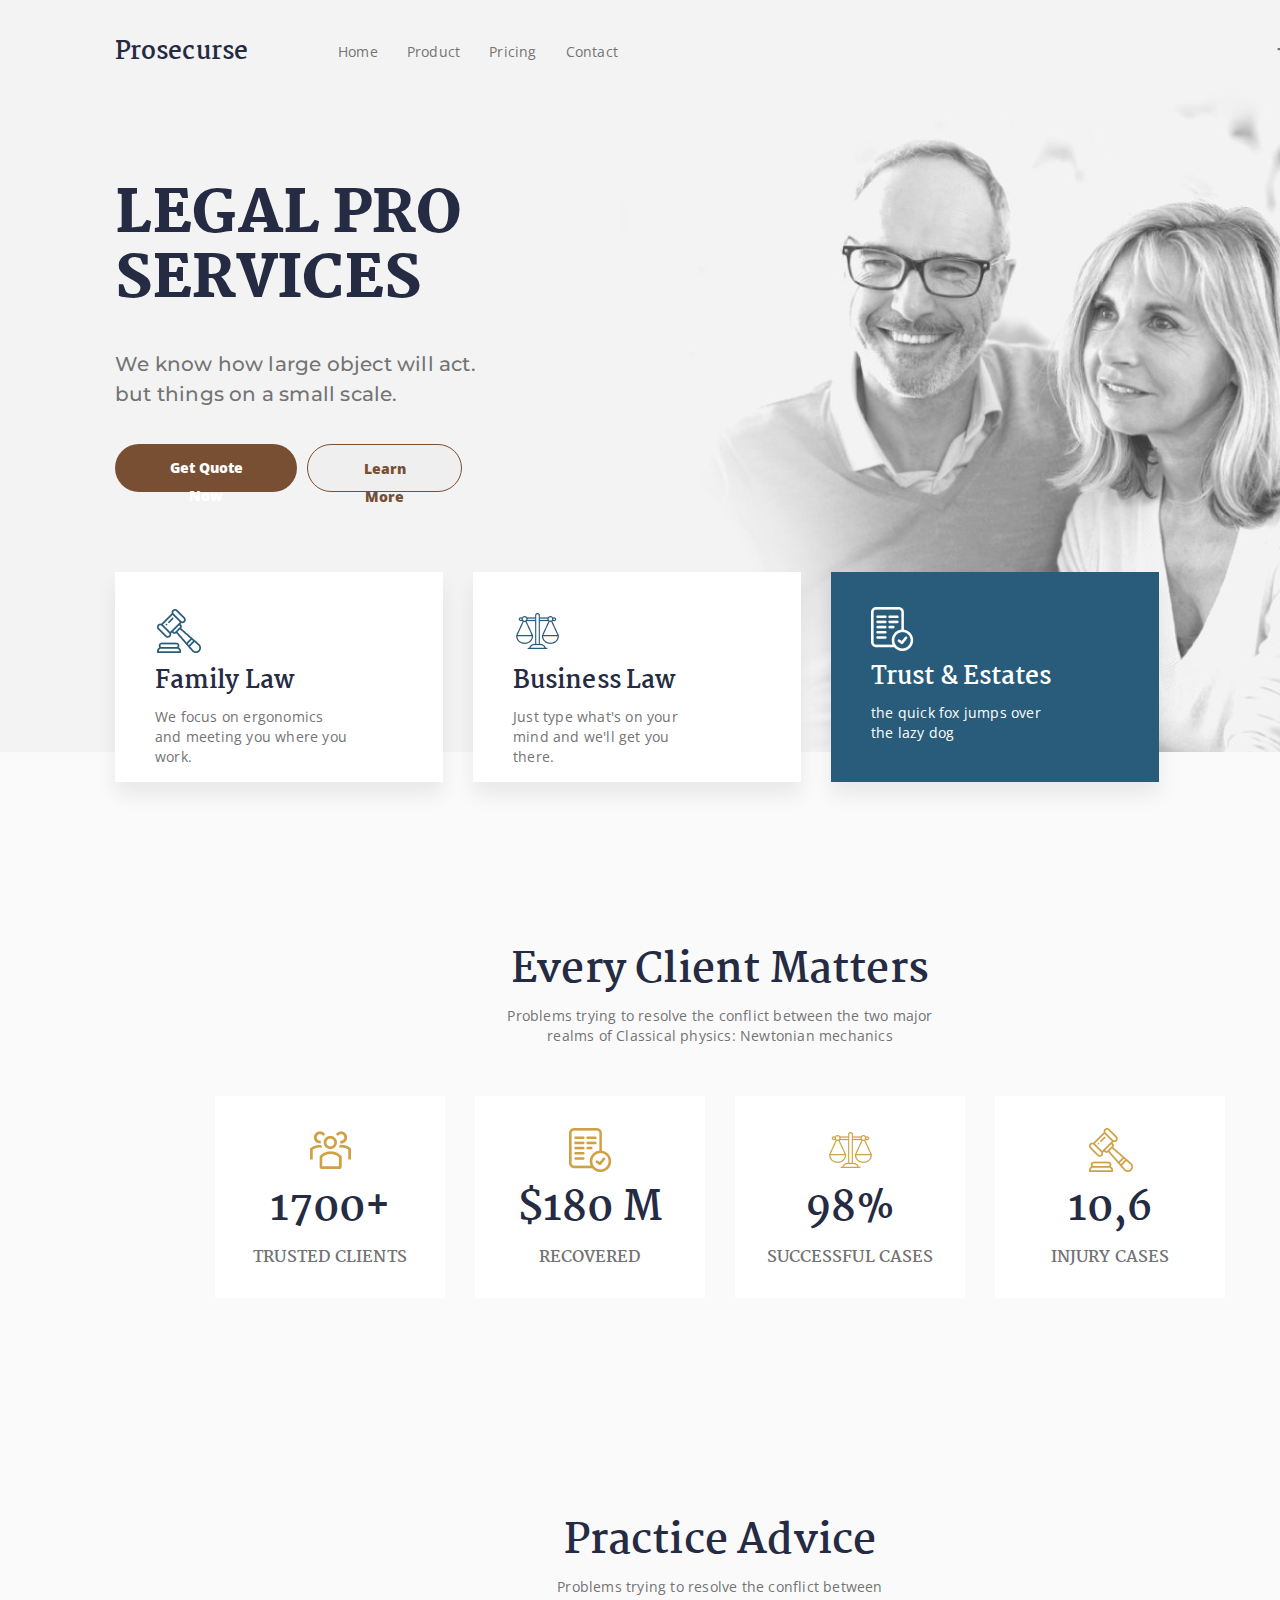
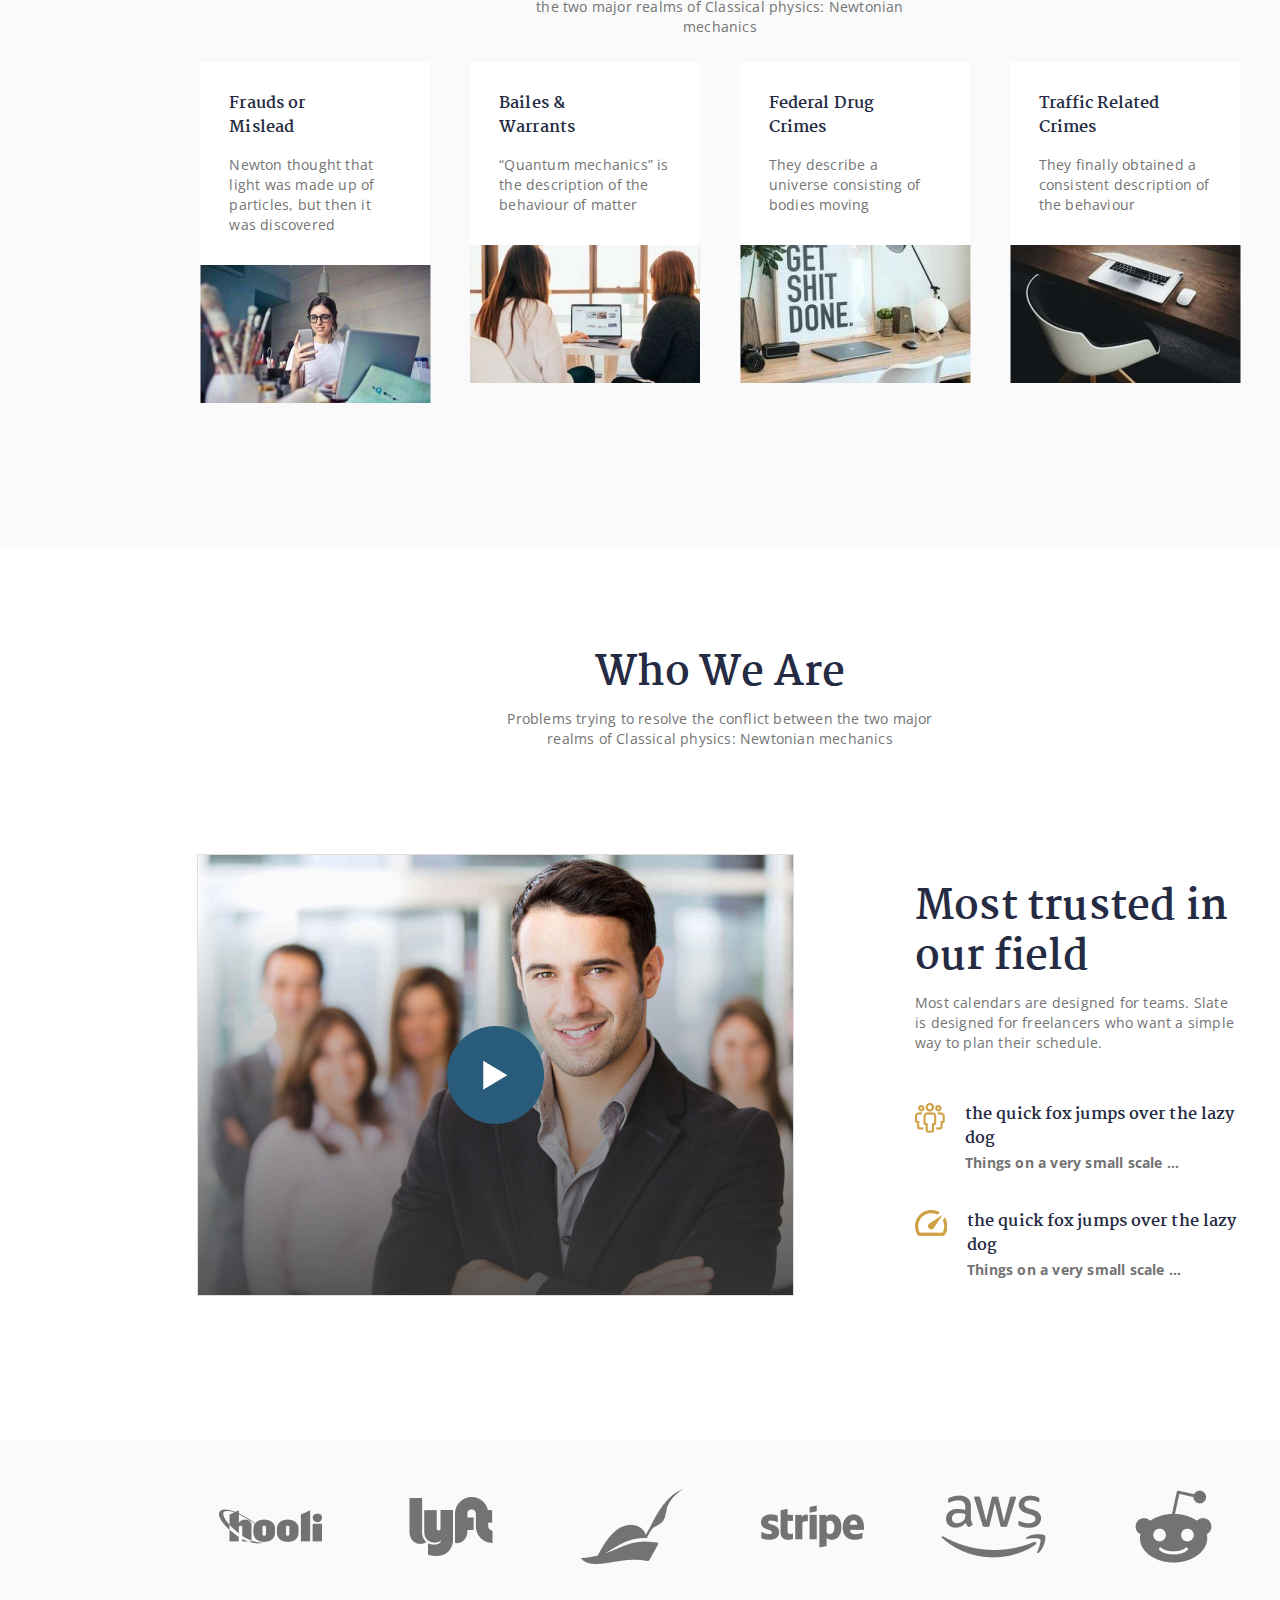
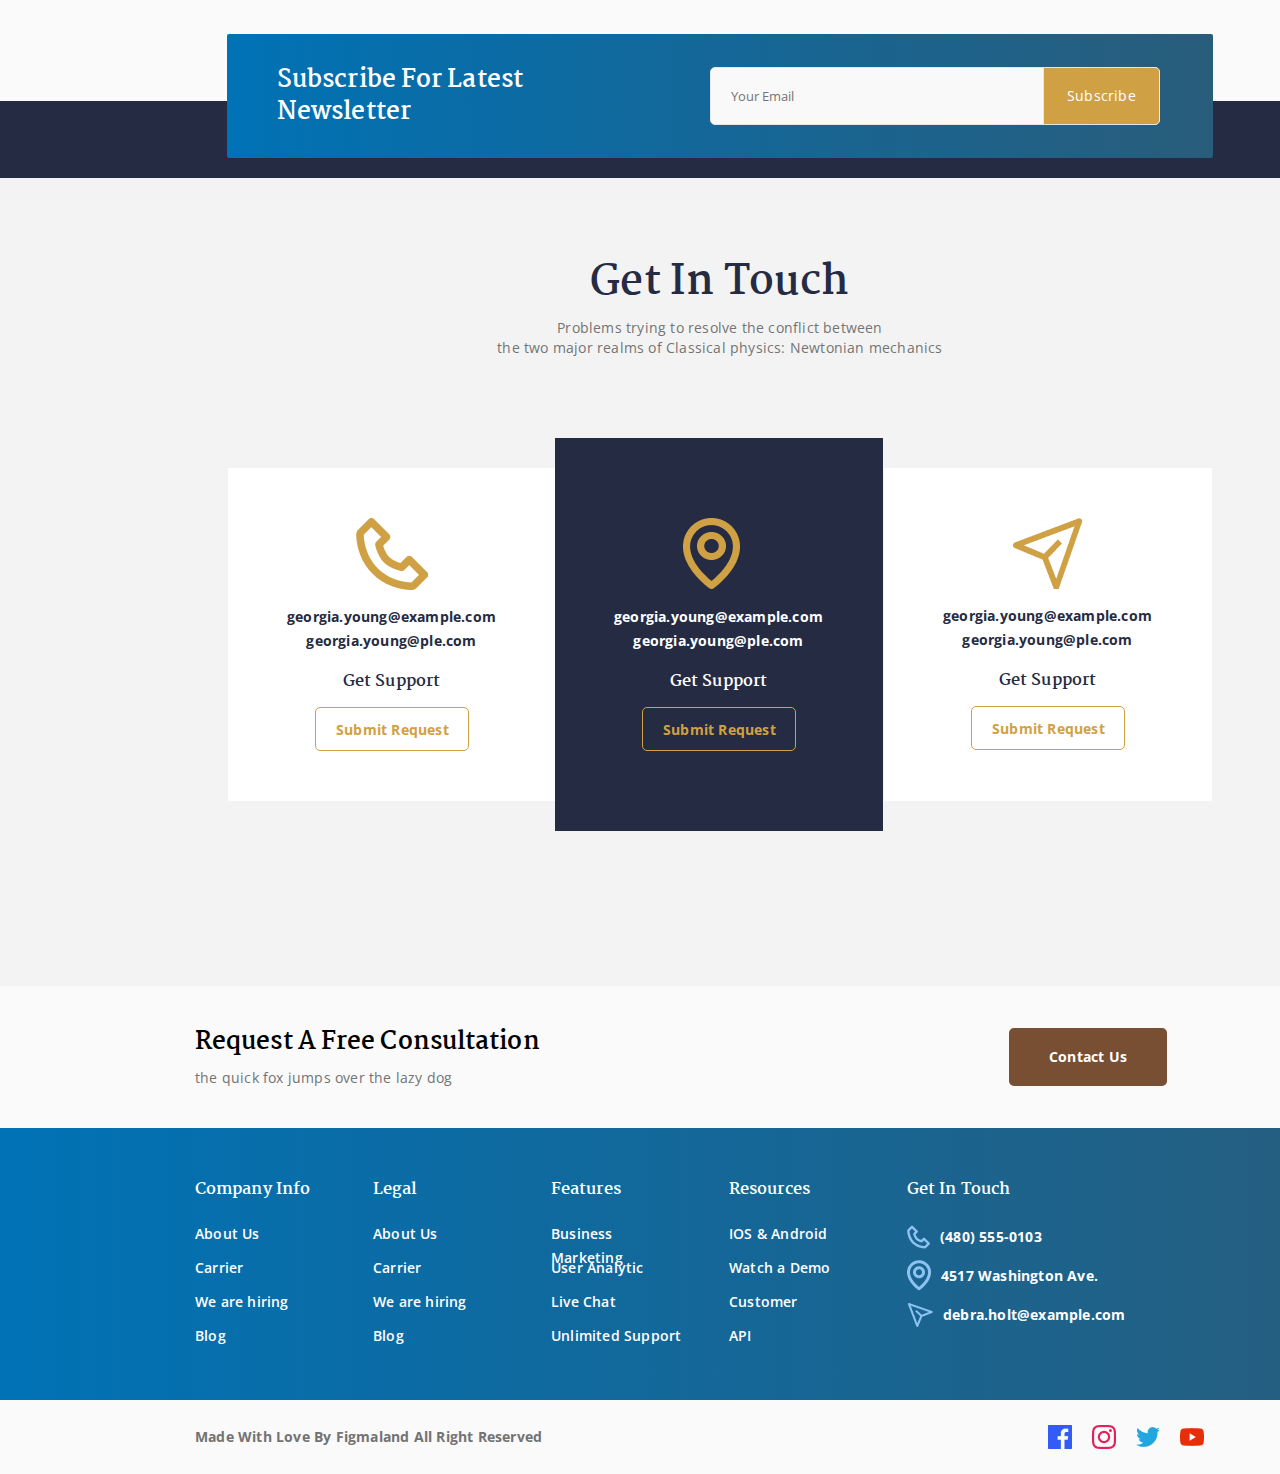
==== commit ad00e280: "update 17/11/66" ====
--- a/test.html
+++ b/test.html
@@ -8,8 +8,7 @@
     <link rel="stylesheet" href="css/main.css">
 </head>
 <body>
-    <header class="background col-md-12">
-        <div class="cover">
+    <div class="header col-md-12">        
             <nav>
                 <div class="nav-brand">
                     <h3>Prosecurse</h3>
@@ -88,7 +87,7 @@
                     </div>
                 </div>
         </div>       
-    </header>
+    </div>
 
     <div class="features-1 col-md-12">
         <div class="container">
@@ -445,7 +444,7 @@
         <div class=" footer-2">
             <div class="container">
                 <div class="row">
-                    <div class="col-md-2 test-border">
+                    <div class="col-md-2 ">
                         <h5>
                             Company Info
                         </h5>
@@ -456,7 +455,7 @@
                             <a href="#">Blog</a>
                         </div>
                     </div>
-                    <div class="col-md-2 test-border">
+                    <div class="col-md-2 ">
                         <h5>
                             Legal
                         </h5>
@@ -467,7 +466,7 @@
                             <a href="#">Blog</a>
                         </div>
                     </div>
-                    <div class="col-md-2 test-border">
+                    <div class="col-md-2 ">
                         <h5>
                             Features
                         </h5>
@@ -478,7 +477,7 @@
                             <a href="#">Unlimited Support</a>
                         </div>
                     </div>
-                    <div class="col-md-2 test-border">
+                    <div class="col-md-2 ">
                         <h5>
                             Resources
                         </h5>
@@ -489,18 +488,53 @@
                             <a href="#">API</a>
                         </div>
                     </div>
-                    <div class="col-md-4 test-border">
+                    <div class="col-md-4 ">
                         <h5>
                             Get In Touch
                         </h5>
-                        <div>
-                            <img src="" alt="">
-                        </div>
-                    </div>
-                </div>
-            </div>
-        </div>
-        <div class=" footer-3"></div>
+                        <div class="footer-icon">
+                            <div class="footer-icon-detail">
+                                <img src="images/f-tel.png" alt="">
+                                <h6>
+                                    (480) 555-0103 
+                                </h6>
+                            </div>
+                            <div class="footer-icon-detail">
+                                <img src="images/f-location.png" alt="">
+                                <h6>
+                                    4517 Washington Ave.
+                                </h6>
+                            </div>
+                            <div class="footer-icon-detail">
+                                <img src="images/f-mel.png" alt="">
+                                <h6>
+                                    debra.holt@example.com
+                                </h6>
+                            </div>
+                        </div>
+                    </div>
+                </div>
+            </div>
+        </div>
+        <div class=" footer-3">
+            <div class="container">
+                <div class="row ">
+                    <div class="col-md-7">
+                        <h6>
+                            Made With Love By Figmaland All Right Reserved 
+                        </h6>
+                    </div>
+                    <div class="col-md-6">
+                        <div class="social">
+                            <img src="images/fb.png" alt="">
+                            <img src="images/ig.png" alt="">
+                            <img src="images/tw.png" alt="">
+                            <img src="images/yt.png" alt="">
+                        </div>
+                    </div>
+                </div>
+            </div>
+        </div>
 
     </div>
 </body>
--- a/css/main.css
+++ b/css/main.css
@@ -1,4 +1,6 @@
 @import url('https://fonts.googleapis.com/css2?family=Martel:wght@200;300;400;600;700;800;900&family=Open+Sans:ital,wght@0,300;0,400;0,500;0,600;0,700;0,800;1,300;1,400;1,500;1,600;1,700;1,800&display=swap');
+
+@import url('https://fonts.googleapis.com/css2?family=Montserrat:ital,wght@0,100;0,200;0,300;0,400;0,500;0,600;0,700;0,800;0,900;1,100;1,200;1,300;1,400;1,500;1,600;1,700;1,800;1,900&display=swap');
 * {
     margin: 0;
     padding: 0;
@@ -35,208 +37,31 @@
     font-family: 'Martel', serif;
     font-weight: 900;
 }
-.container{
-    display: flex;
-    flex-direction: column;
+
+/* Header  */
+
+.header .container {
     align-items: flex-start;
     padding: 80px 0px;
     gap: 80px;
-
-    position: absolute;
-    width: 1046px;
+    margin: 0 auto;
     height: 758px;
-    left: calc(50% - 1046px/2);
     top: 104px;
-
-}
-.row-info {
-    display: flex;
-    flex-direction: row;
-    align-items: center;
-    padding: 0px;
-    gap: 120px;
-
-    width: 1139px;
-    height: 308px;
-
-
-    /* Inside auto layout */
-
-    flex: none;
-    order: 0;
-    flex-grow: 0;
-}
-.row-card {
-    display: flex;
-    flex-direction: row;
-    align-items: center;
-    padding: 0px;
-    gap: 30px;
-
-    width: 1046px;
-    height: 210px;
-
-
-    /* Inside auto layout */
-
-    flex: none;
-    order: 1;
-    flex-grow: 0;
-}
-.card-item-white{
-    display: flex;
-    flex-direction: column;
-    align-items: flex-start;
-    padding: 35px 40px;
-    gap: 10px;
-
-    width: 328px;
-    height: 210px;
-
-    background: #FFFFFF;
-    /* SHADOW */
-
-    box-shadow: 0px 13px 19px rgba(0, 0, 0, 0.07);
-}
-.card-item-blue{
-    display: flex;
-    flex-direction: column;
-    align-items: flex-start;
-    padding: 35px 40px;
-    gap: 10px;
-    
-    width: 328px;
-    height: 210px;
-    
-    /* secondary-color-4 */
-    
-    background: #295C7A;
-    /* SHADOW */
-    
-    box-shadow: 0px 13px 19px rgba(0, 0, 0, 0.07);
-}
-.card-1 h3, .card-2 h3 {
-    
-
-    font-family: 'Martel';
-    font-style: normal;
-    font-weight: 700;
-    font-size: 24px;
-    line-height: 32px;
-    /* identical to box height, or 133% */
-
-    letter-spacing: 0.1px;
-
-    /* text-color */
-
-    color: #252B42;
-}
-.card-1 p, .card-2 p {
-    width: 199px;
-    height: 40px;
-
-    /* paragraph */
-
-    font-family: 'Open Sans';
-    font-style: normal;
-    font-weight: 400;
-    font-size: 14px;
-    line-height: 20px;
-    /* or 143% */
-
-    letter-spacing: 0.2px;
-
-    /* second-text-color */
-
-    color: #737373;
-
-}
-.card-3 h3 {
-    
-
-    /* h3 */
-
-    font-family: 'Martel';
-    font-style: normal;
-    font-weight: 700;
-    font-size: 24px;
-    line-height: 32px;
-    /* identical to box height, or 133% */
-
-    letter-spacing: 0.1px;
-
-    /* light-text-color */
-
-    color: #FFFFFF;
-}
-.card-3 p {
-    width: 196px;
-    height: 40px;
-
-    /* paragraph */
-
-    font-family: 'Open Sans';
-    font-style: normal;
-    font-weight: 400;
-    font-size: 14px;
-    line-height: 20px;
-    /* or 143% */
-
-    letter-spacing: 0.2px;
-
-    /* light-text-color */
-
-    color: #FFFFFF;
-}
-
-/* col-md-- */
-.col-md-2 {
-    display: flex;
-    flex-direction: column;
-    align-items: center;
-    padding: 0px;
-
-    width: 153px;
-    height: auto;
-}
-.col-md-3 {
-    display: flex;
-    flex-direction: column;
-    align-items: center;
-    padding: 0px;
-    width: 25%px;
-    height: 202px;
-}
-.col-md-4 {
-    display: flex;
-    flex-direction: column;
-    align-items: flex-start;
-    padding: 0px;
-    width: 328px;
-    height: 210px;
-
-}
-.col-md-6{
-    display: flex;
-    flex-direction: column;
-    align-items: flex-start;
-    padding: 0px;
+}
+.header .col-md-6 {
     gap: 35px;
     width: 509px;
     height: 308px;
 }
-.col-md-6 h1 {
+.header .col-md-6 h1 {
     width: 509px;
     height: 130px;
-    font-family: 'Martel';
-    font-style: normal;
-    font-weight: 900;
     font-size: 58px;
     line-height: 65px;
     letter-spacing: 0.2px;
     color: #252B42;
 }
-.col-md-6 h4 {
+.header .col-md-6 h4 {
     width: 376px;
     height: 60px;
     font-family: 'Montserrat';
@@ -247,6 +72,176 @@
     letter-spacing: 0.2px;
     color: #737373;
 }
+.row-info {
+    display: flex;
+    flex-direction: row;
+    align-items: center;
+    padding: 0px;
+    gap: 120px;
+
+    width: 1139px;
+    height: 308px;
+
+    flex: none;
+    order: 0;
+    flex-grow: 0;
+}
+.row-card {
+    display: flex;
+    flex-direction: row;
+    align-items: center;
+    padding: 0px;
+    gap: 30px;
+
+    width: 1046px;
+    height: 210px;
+
+
+    /* Inside auto layout */
+
+    flex: none;
+    order: 1;
+    flex-grow: 0;
+}
+.card-item-white{
+    display: flex;
+    flex-direction: column;
+    align-items: flex-start;
+    padding: 35px 40px;
+    gap: 10px;
+    width: 328px;
+    height: 210px;
+    background: #FFFFFF;   
+
+    box-shadow: 0px 13px 19px rgba(0, 0, 0, 0.07);
+}
+.card-item-blue{
+    display: flex;
+    flex-direction: column;
+    align-items: flex-start;
+    padding: 35px 40px;
+    gap: 10px;
+    
+    width: 328px;
+    height: 210px;
+    
+    /* secondary-color-4 */
+    
+    background: #295C7A;
+    /* SHADOW */
+    
+    box-shadow: 0px 13px 19px rgba(0, 0, 0, 0.07);
+}
+.card-1 h3, .card-2 h3 {
+    
+
+    font-family: 'Martel';
+    font-style: normal;
+    font-weight: 700;
+    font-size: 24px;
+    line-height: 32px;
+    /* identical to box height, or 133% */
+
+    letter-spacing: 0.1px;
+
+    /* text-color */
+
+    color: #252B42;
+}
+.card-1 p, .card-2 p {
+    width: 199px;
+    height: 40px;
+
+    /* paragraph */
+
+    font-family: 'Open Sans';
+    font-style: normal;
+    font-weight: 400;
+    font-size: 14px;
+    line-height: 20px;
+    /* or 143% */
+
+    letter-spacing: 0.2px;
+
+    /* second-text-color */
+
+    color: #737373;
+
+}
+.card-3 h3 {
+    
+
+    /* h3 */
+
+    font-family: 'Martel';
+    font-style: normal;
+    font-weight: 700;
+    font-size: 24px;
+    line-height: 32px;
+    /* identical to box height, or 133% */
+
+    letter-spacing: 0.1px;
+
+    /* light-text-color */
+
+    color: #FFFFFF;
+}
+.card-3 p {
+    width: 196px;
+    height: 40px;
+    font-family: 'Open Sans';
+    font-style: normal;
+    font-weight: 400;
+    font-size: 14px;
+    line-height: 20px;
+
+
+    letter-spacing: 0.2px;
+
+ 
+
+    color: #FFFFFF;
+}
+
+/* col-md-- */
+.container{
+    display: flex;
+    flex-direction: column;
+    position: absolute;
+    width: 1050px;
+    left: calc(50% - 1050px/2);
+}
+.col-md-2 {
+    display: flex;
+    flex-direction: column;
+}
+.col-md-3 {
+    display: flex;
+    flex-direction: column;
+    align-items: center;
+
+}
+.col-md-4 {
+    display: flex;
+    flex-direction: column;
+
+}
+.col-md-6{
+    display: flex;
+    flex-direction: column;    
+
+}
+.col-md-7{
+    display: flex;
+    flex-direction: column;
+    align-items: flex-start;
+    padding: 0px;
+
+    width: 600px;
+    height: 24px;   
+
+}
+
 .col-md-8 {
     display: flex;
     flex-direction: column;
@@ -258,6 +253,9 @@
 }
 .col-md-12 {
     width: 1440px;
+    margin: 0 auto;
+    /* border: rgb(98, 0, 255) solid 1px; */
+
 }
 
 /* Button */
@@ -267,11 +265,8 @@
     align-items: flex-start;
     padding: 0px;
     gap: 10px;
-
     width: 347px;
     height: 48px;
-
-    /* border: red solid 1px; */
 
 }
 .btn {
@@ -322,14 +317,7 @@
 }
 
 nav {
-    /* border: red 1px solid ;
-    display: flex;
-    justify-content: space-between;
-    align-items: center;
-    width: 1322px;
-    height: 104px;
-    margin-left: calc(50% - 1322px/2);
-    margin: 0 auto; */
+    
     position: absolute;
     width: 1322px;
     height: 104px;
@@ -357,11 +345,11 @@
     line-height: 24px;
     font-size: 14px;
 }
-header {
+.header {
     height: 866px;
     background-image: url('../images/cover.png');
     background-repeat: no-repeat;
-    margin: 0 auto;
+    /* margin: 0 auto; */
 }
 .nav-menu {
     position: absolute;
@@ -415,14 +403,12 @@
     top: 866px;
     background: #fafafa;
     /* border: red solid 1px; */
-    margin: 0 auto;
+    /* margin: 0 auto; */
 }
 .row-1-features-1{
     display: flex;
     flex-direction: column;
     align-items: center;
-    padding: 0px;
-
     width: 864px;
     height: 100px;
 }
@@ -430,25 +416,17 @@
     display: flex;
     flex-direction: row;
     align-items: flex-start;
-    padding: 0px;
+    justify-content: space-around;
     gap: 30px;
-
-    width: 1049px;
-    height: 202px;
-
-
-}
-.features-1 .container {
-    display: flex;
-    flex-direction: column;
+    /* border: red solid 1px; */
+
+}
+.features-1 .container {    
     align-items: center;
     padding: 80px 0px;
-    
-
-    position: absolute;
-    width: 1050px;
-    height: 512px;
-    left: calc(50% - 1050px/2);
+    gap: 50px;
+
+    height: auto;
     top: 0px;
 }
 .main-content{
@@ -467,13 +445,9 @@
     font-style: normal;
     font-weight: 700;
     font-size: 40px;
-    line-height: 50px;
-    /* identical to box height, or 125% */
-
-    letter-spacing: 0.2px;
-
-    /* text-color */
-
+    line-height: 50px;  
+
+    letter-spacing: 0.2px;
     color: #252B42;
 }
 .main-content p {
@@ -484,13 +458,9 @@
     font-weight: 400;
     font-size: 14px;
     line-height: 20px;
-    /* or 143% */
 
     text-align: center;
     letter-spacing: 0.2px;
-
-    /* second-text-color */
-
     color: #737373;
 
 }
@@ -512,12 +482,9 @@
     font-weight: 700;
     font-size: 40px;
     line-height: 50px;
-    /* identical to box height, or 125% */
-
-    letter-spacing: 0.2px;
-
-    /* text-color */
-
+
+
+    letter-spacing: 0.2px;
     color: #252B42;
 }
 .card-item h5 {
@@ -528,18 +495,12 @@
     font-style: normal;
     font-weight: 700;
     font-size: 16px;
-    line-height: 24px;
-    /* identical to box height, or 150% */
-
     text-align: center;
     letter-spacing: 0.1px;
-
-    /* second-text-color */
-
     color: #737373;
 }
 
-/* features Practice Advice */
+/* features 2 Practice Advice */
 .features-2 {
     position: absolute;
     height: 699px;
@@ -547,19 +508,13 @@
     right: 0px;
     top: 1392px;
     background: #FAFAFA;    
-    margin: 0 auto;
 }
 .features-2 .container {
-    display: flex;
-    flex-direction: column;
     align-items: center;
     padding: 80px 0px;
     gap: 0;
 
-    position: absolute;
-    width: 1050px;
     height: 692px;
-    left: calc(50% - 1050px/2);
     top: 0px;
 }
 .sub-container {
@@ -665,10 +620,7 @@
     padding: 100px 0px;
     gap: 100px;
 
-    position: absolute;
-    width: 1050px;
     height: 847px;
-    left: calc(50% - 1050px/2);
     top: 0px;
 }
 .row-1-about {
@@ -806,9 +758,13 @@
     align-items: center;
     padding: 50px 0px;
     gap: 30px;
-
     width: 1054px;
     height: 175px;
+}
+.row-1-clients .col-md-2 {
+    align-items: center;
+    width: 153px;
+    height: auto;
 }
 .clients .clients-input-email {
     display: flex;
@@ -979,16 +935,11 @@
     background: #F3F3F3;
 }
 .contect .container {
-    display: flex;
-    flex-direction: column;
     align-items: center;
     padding: 80px 0px;
     gap: 80px;
 
-    position: absolute;
-    width: 1050px;
     height: 733px;
-    left: calc(50% - 1050px/2);
     top: 0px;
 }
 .row-1-contect {
@@ -1091,30 +1042,20 @@
     align-items: flex-start;
     padding: 40px 0px;
 
-    position: absolute;
-    width: 1050px;
-    height: 142px;
-    left: calc(50% - 1050px/2);
-    top: 0px;
-}
-.footer-1 .container .row{
+    height: 142px;    
+    top: 0px;
+}
+.footer-1 .row{
     display: flex;
     flex-direction: row;
     align-items: center;
     padding: 0px;
     gap: 360px;
-
-    width: 1050px;
     height: 62px;
 }
-.footer-1 .container .row .col-md-6 {
-    display: flex;
-    flex-direction: column;
-    align-items: flex-start;
-    padding: 0px;
-    gap: 10px;
-
-    
+.footer-1 .row .col-md-6 {
+    align-items: flex-start;
+    gap: 10px;    
 }
 .f-left{
     width: 454px;
@@ -1161,15 +1102,9 @@
     background: linear-gradient(270deg, #295C7A -1.04%, #0072B5 100%);
 }
 .footer-2 > .container {
-    display: flex;
-    flex-direction: column;
     align-items: flex-start;
     padding: 50px 0px;
-
-    position: absolute;
-    width: 1050px;
     height: 270px;
-    left: calc(50% - 1050px/2);
     top: 0px;
     
 }
@@ -1184,18 +1119,12 @@
     height: 170px;
 }
 .footer-2 > .container > .row > .col-md-2 {
-    display: flex;
-    flex-direction: column;
-    align-items: flex-start;
-    padding: 0px;
+    align-items: flex-start;
     gap: 20px;
-
     width: 148px;
     height: 170px;
 }
 .footer-2 > .container > .row > .col-md-4 {
-    display: flex;
-    flex-direction: column;
     align-items: flex-start;
     padding: 0px;
     gap: 20px;
@@ -1225,6 +1154,48 @@
 
     color: #FFFFFF;
 }
+.footer-2 > .footer-icon {
+    display: flex;
+    flex-direction: column;
+    align-items: center;
+    padding: 0px;
+    gap: 10px;
+
+    width: 239px;
+    height: 108.5px;
+}
+.footer-icon {
+    display: flex;
+    flex-direction: column;
+    align-items: center;
+    padding: 0px;
+    gap: 10px;
+
+    width: 239px;
+    height: 108.5px;
+}
+.footer-icon h6 {
+    font-weight: 700;
+    font-size: 14px;
+    line-height: 24px;
+    /* or 171% */
+
+    letter-spacing: 0.2px;
+
+    /* light-text-color */
+
+    color: #FFFFFF;
+}
+.footer-icon > .footer-icon-detail {
+    display: flex;
+    flex-direction: row;
+    align-items: center;
+    padding: 0px;
+    gap: 10px;
+
+    width: 239px;
+    height: 29.25px;
+}
 .footer-link a {
     width: 136px;
     height: 24px;
@@ -1244,4 +1215,35 @@
     top: 414px;
 
     background: #FAFAFA;
+}
+.footer-3 .container {
+    padding: 25px 0px;
+    width: 1050px;
+    height: 74px;
+}
+.footer-3 .row {
+    display: flex;
+    flex-direction: row;
+    align-items: center;
+    padding: 0px;
+    gap: 213px;
+
+    width: 1049px;
+    height: 24px;
+}
+.footer-3 .col-md-6 {
+    align-items: center;
+    width: 236px;
+    height: 24px;
+}
+.social{
+    display: flex;
+    flex-direction: row;
+    align-items: center;
+    padding: 0px;
+    justify-content: space-between;   
+
+    width: 156px;
+    height: 24px;
+
 }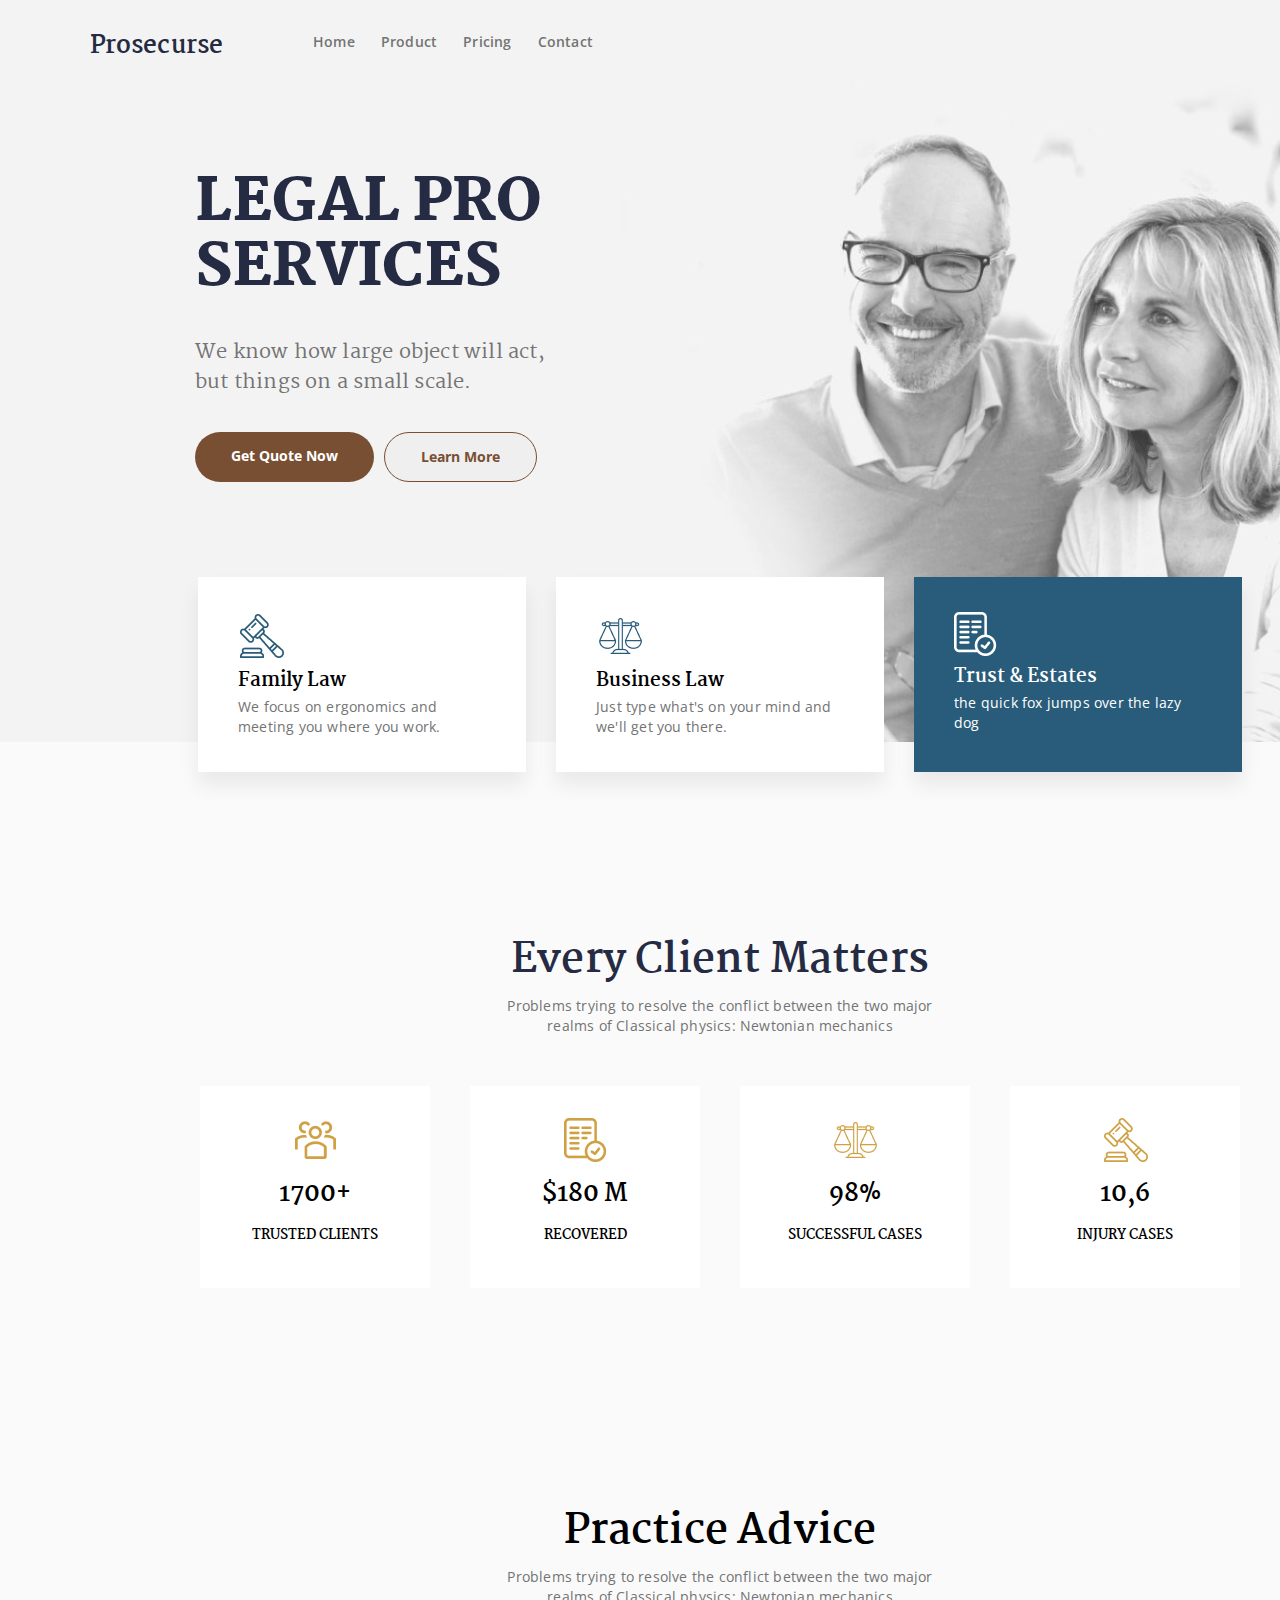
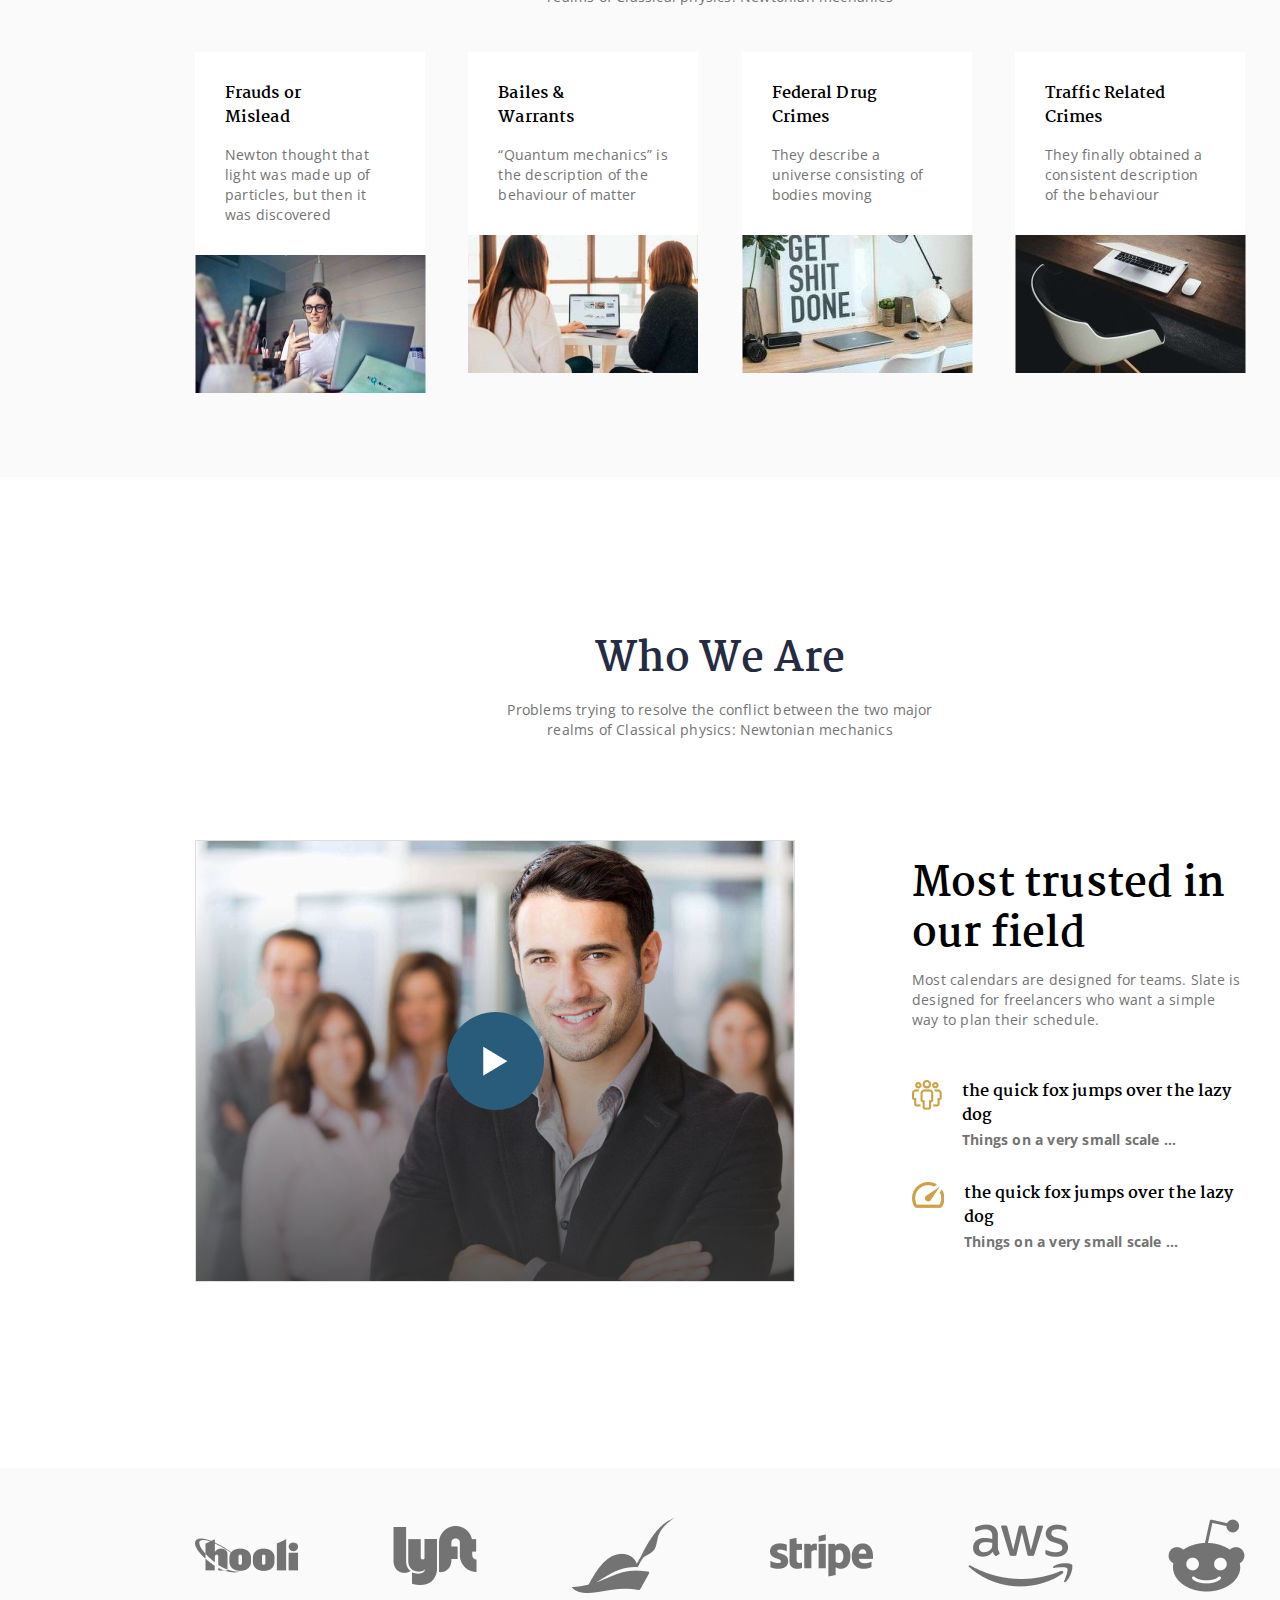
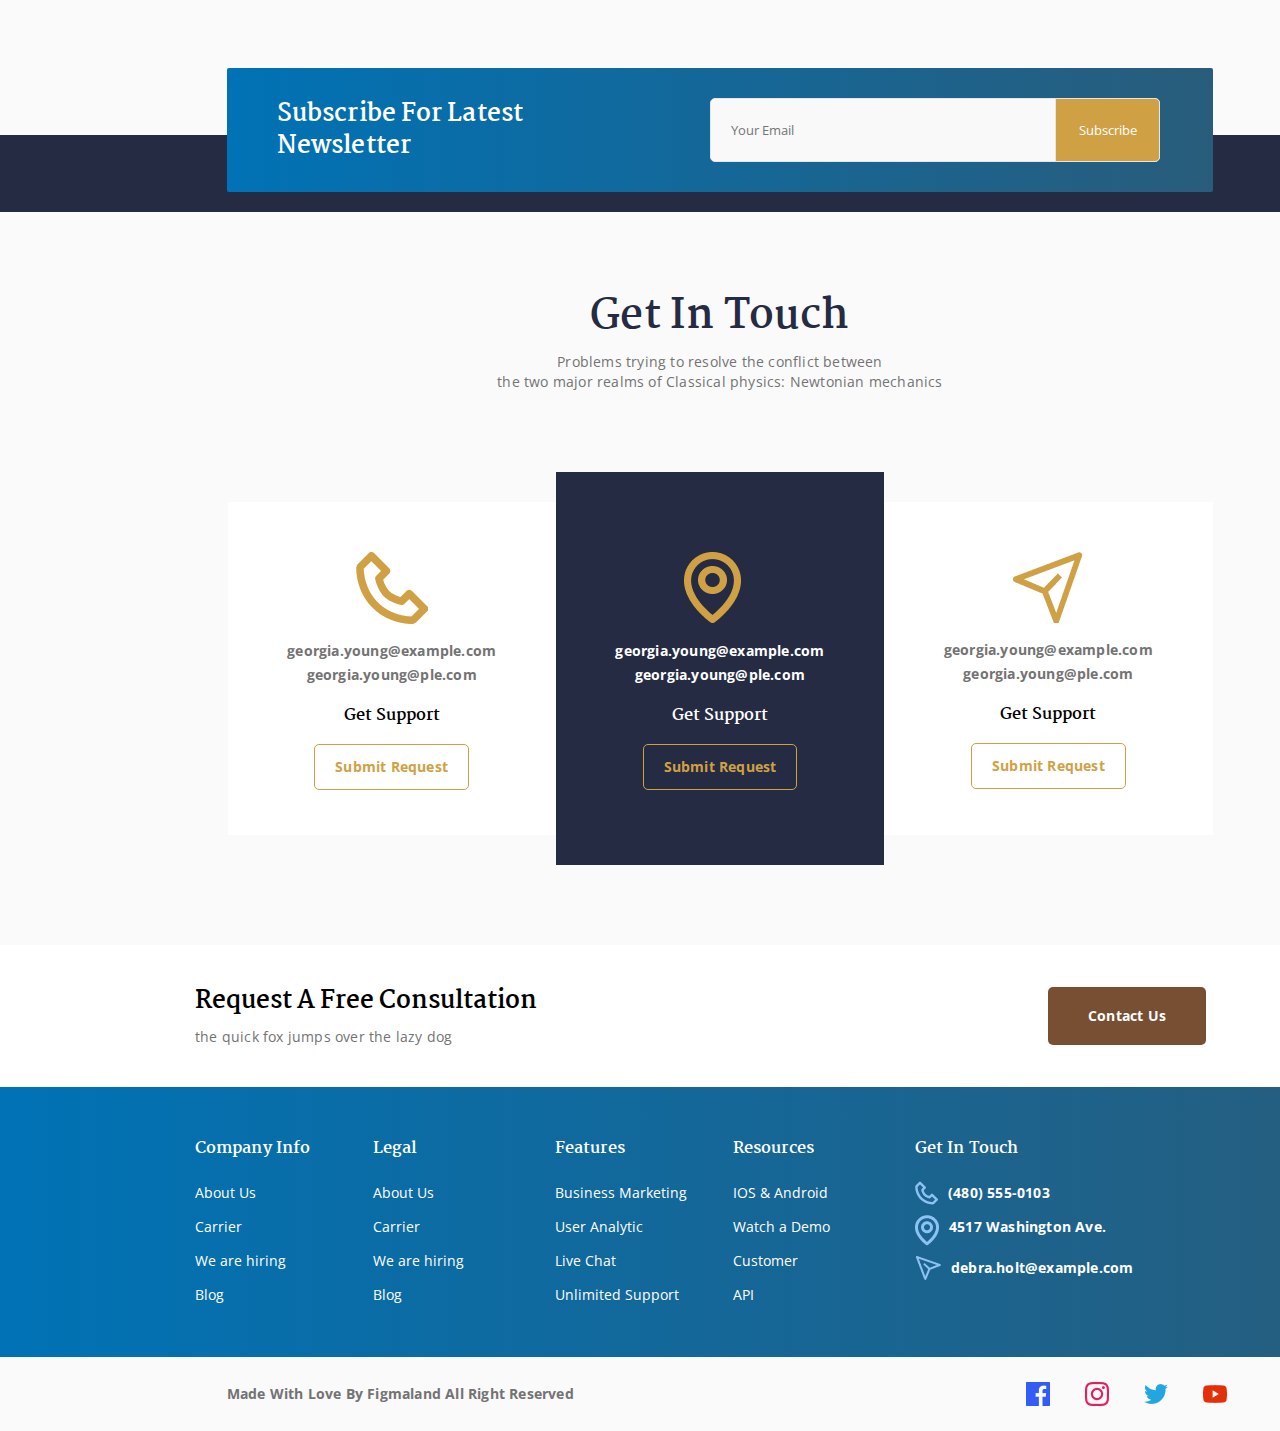
==== commit f3d5d10a: "update 21 / 11 / 65" ====
--- a/test.html
+++ b/test.html
@@ -5,105 +5,103 @@
     <meta http-equiv="X-UA-Compatible" content="IE=edge">
     <meta name="viewport" content="width=device-width, initial-scale=1.0">
     <title>Document</title>
-    <link rel="stylesheet" href="css/main.css">
+    <link rel="stylesheet" href="css/style.css">
 </head>
 <body>
-    <div class="header col-md-12">        
-            <nav>
-                <div class="nav-brand">
-                    <h3>Prosecurse</h3>
-                </div>
-                <div class="nav-menu">
-                    <ul>
-                        <li><a>Home</a></li>
-                        <li><a>Product</a></li>
-                        <li><a>Pricing</a></li>
-                        <li><a>Contact</a></li>
-                    </ul>
-                </div>
-                <div class="nav-btn">
-                    <img src="images/icn menu .icn-xs.png" alt="">
-                </div>                 
-            </nav>
-            <div class="container">
-                <div class="row-info">
-                    <div class="col-md-6">
-                        <h1>
-                            LEGAL PRO SERVICES
-                        </h1>                    
-                        <h4>
-                            We know how large object will act. <br>
-                            but things on a small scale.
-                        </h4> 
-                        <div class="btn-card">
-                            <button class="btn primary-color btn-text btn-round">
-                                <b>Get Quote Now</b> 
-                            </button>
-                            <button class="btn outline-primary-color btn-text btn-round">
-                                <b>Learn More</b> 
-                            </button>
-                        </div>                   
-                        
-                    
-                    </div>
-                    <div class="col-md-6">
-
-                    </div>
-                </div>
-                <div class="row-card">
-                    <div class="col-md-4 card-1">
-                        <div class="card-item-white">
-                            <img src="images/c1.png" alt="">
-                            <h3>
-                                Family Law
-                            </h3>
-                            <p>
-                                We focus on ergonomics and meeting you where you work. 
-                            </p>
-
-                        </div>
-                    </div>
-                    <div class="col-md-4 card-2">
-                        <div class="card-item-white">
-                            <img src="images/c2.png" alt="">
-                            <h3>
-                                Business Law
-                            </h3>
-                            <p>
-                                Just type what's on your mind and we'll get you there. 
-                            </p>
-                        </div>
-                    </div>
-                    <div class="col-md-4 card-3">
-                        <div class="card-item-blue">
-                            <img src="images/c3.png" alt="">
-                            <h3>
-                                Trust & Estates
-                            </h3>
-                            <p>
-                                the quick fox jumps over the lazy dog 
-                            </p>
-                        </div>
-                    </div>
-                </div>
-        </div>       
-    </div>
-
-    <div class="features-1 col-md-12">
+    <!-- Header -->
+    <div class="header col-md-12">
+        <div class="cover-header">
+                <div class="navbar">
+                    <div class="nav-brand">
+                        <h3>Prosecurse</h3>
+                    </div>
+                    <div class="nav-menu">                    
+                            <a>Home</a>
+                            <a>Product</a>
+                            <a>Pricing</a>
+                            <a>Contact</a>                    
+                    </div>
+                    <div class="nav-icon">
+                        <img src="images/icn search .icn-xs.png" class="show-detail" alt="">
+                        <img src="images/icn shopping-cart .icn-xs.png" class="show-detail" alt="">
+                        <img src="images/icn menu .icn-xs.png" alt="">                    
+                    </div>                 
+                </div>
+                <div class="container">
+                        <div class="card-haeder-info">
+                            <h1>
+                                LEGAL PRO SERVICES
+                            </h1>                    
+                            <h4 class="hide">
+                                We know how large object will act,<br>
+                                but things on a small scale.
+                            </h4> 
+                            <h4 class=" show-detail">
+                                We know how large <br>
+                                objects will act, but things <br>
+                                on a small scale just do <br>
+                                not act that way.
+                            </h4>
+                            
+                            <div class="card-header-btn">
+                                <button class="btn primary-color btn-text btn-round">
+                                    Get Quote Now 
+                                </button>
+                                <button class="btn outline-primary-color btn-text btn-round">
+                                    Learn More 
+                                </button>
+                            </div> 
+                        </div> 
+                </div> 
+                <div class="row">
+                    <div class="card-item-white">
+                        <img src="images/c1.png" alt="">
+                        <h3>
+                            Family Law
+                        </h3>
+                        <p>
+                            We focus on ergonomics and meeting you where you work. 
+                        </p>
+
+                    </div>
+                    <div class="card-item-white">
+                        <img src="images/c2.png" alt="">
+                        <h3>
+                            Business Law
+                        </h3>
+                        <p>
+                            Just type what's on your mind and we'll get you there. 
+                        </p>
+                    </div>
+                    <div class="card-item-blue">
+                        <img src="images/c3.png" alt="">
+                        <h3>
+                            Trust & Estates
+                        </h3>
+                        <p>
+                            the quick fox jumps over the lazy dog 
+                        </p>
+                    </div>
+            </div>
+        </div>      
+                  
+    </div>
+
+<!-- Every Client Matters -->
+    <div class="every-client-matters col-md-12">
         <div class="container">
-            <div class="row-1-features-1">
+            <div class="row">
                 <div class=" main-content ">
                     <h2>
                         Every Client Matters
                     </h2>
-                    <p>
+                    <p align="center">
                         Problems trying to resolve the conflict between the two major realms of Classical physics: Newtonian mechanics 
                     </p>
                 </div>
             </div>
-            <div class="row-2-features-1">
-                <div class="col-md-3 ">
-                    <div class="card-item">
+            <div class="row">
+                <div class="col-md-3">
                         <img src="images/icn settings .icn-lg.png" alt="">
                         <h2>
                             1700+
@@ -111,10 +109,8 @@
                         <h5>
                             TRUSTED CLIENTS
                         </h5>
-                    </div>
                 </div>
                 <div class="col-md-3 ">
-                    <div class="card-item">
                         <img src="images/icn settings .icn-lg (1).png" alt="">
                         <h2>
                             $180 M 
@@ -122,10 +118,8 @@
                         <h5>
                             RECOVERED
                         </h5>
-                    </div>
                 </div>
                 <div class="col-md-3 ">
-                    <div class="card-item">
                         <img src="images/icn settings .icn-lg (2).png" alt="">
                         <h2>
                             98%
@@ -133,10 +127,8 @@
                         <h5>
                             SUCCESSFUL CASES
                         </h5>
-                    </div>
                 </div>
                 <div class="col-md-3 ">
-                    <div class="card-item">
                         <img src="images/icn settings .icn-lg (3).png" alt="">
                         <h2>
                             10,6
@@ -144,30 +136,29 @@
                         <h5>
                             INJURY CASES
                         </h5>
-                    </div>
                 </div>
                 
                 
             </div>
         </div>
     </div>
-    <div class=" features-2 col-md-12">
+    <!-- Practice Advice -->
+    <div class=" practice-advice col-md-12">
         <div class="container ">
             <div class="sub-container ">
-                <div class=" row-1-features-2">
-                    <div class=" main-content ">
+                <div class=" row">
+                    
                         <h2>
                             Practice Advice
                         </h2>
                         <p>
-                            Problems trying to resolve the conflict between <br>
+                            Problems trying to resolve the conflict between 
                             the two major realms of Classical physics: Newtonian mechanics 
                         </p>
-                    </div>
-                </div>
-
-            </div>
-            <div class=" row-2-features-2">
+                </div>
+
+            </div>
+            <div class=" row">
                 <div class="col-md-3">
                     <div class="card-item">
                         <div class="card-content">
@@ -178,7 +169,7 @@
                                 Newton thought that 
                                 light was made up of 
                                 particles, but then it 
-                                was discovered 
+                                was discovered
                             </p>
                         </div>
                         <div class="card-image">
@@ -237,9 +228,10 @@
         </div>
 
     </div>
+    <!-- About -->
     <div class="about col-md-12 ">
         <div class="container " >
-            <div class=" row-1-about ">
+            <div class=" row ">
                 <div class="main-content ">
                     <h2>
                         Who We Are
@@ -250,7 +242,7 @@
                 </div>
 
             </div>
-            <div class=" row-2-about ">
+            <div class=" row ">
                 <div class="col-md-8 ">
                     <div class="card-item">
                         <div class=" card-button blue-color">
@@ -268,7 +260,7 @@
                             Most calendars are designed for teams. Slate is designed for freelancers who want a simple way to plan their schedule.
                         </p>
                     </div>
-                    <div class="">
+                    <div class="card-list">
                         <div class="flex-row">
                             <div class="icon ">
                                 <img src="images/Vector (14).png" alt="">
@@ -281,9 +273,7 @@
                                     Things on a very small scale ...
                                 </h6>
                             </div>
-                        </div>                        
-                    </div>
-                    <div class="">
+                        </div>
                         <div class="flex-row">
                             <div class="icon ">
                                 <img src="images/Vector (15).png" alt="">
@@ -302,9 +292,14 @@
             </div>
         </div>
     </div>
+
+<!-- Clients -->
     <div class="clients col-md-12 ">
-        <div class="clients-icon ">
-            <div class="row-1-clients">
+        <div class="clients-backgroung">
+            
+        </div>
+        <div class="container" >
+            <div class="row icon">
                 <div class="col-md-2">
                     <img src="images/Vector (1).png" alt="">
                 </div>
@@ -325,37 +320,28 @@
                 </div>
             </div>
         </div>
-        <div class="clients-input-email ">
-            <div class="row-2-clients ">
-                <div class="card-item">
-                    <div class="flex-row ">
-                        <h3>
-                            Subscribe For Latest Newsletter
-                        </h3>
-                        
+        <div class="container" >
+            <div class="row input">
+                        <div class="title">
+                            <h3>
+                                Subscribe For Latest Newsletter
+                            </h3>
+                        </div>
                         <div class="input-group">
                             <input type="email" name="" id="" placeholder="Your Email">
                             <div class="btn-input">
                                 <button>Subscribe</button>
                             </div>
                         </div>
-                    </div>
-                </div>
-
-            </div>
-        </div>
-        <div class="clients-backgroung">
-            <div class="filter">
-
-            </div>
-            <div class="cover">
-
-            </div>
-        </div>
-    </div>
+                </div>       
+        </div>
+        
+    </div>
+
+<!-- Contect -->
     <div class="contect col-md-12">
-        <div class="container ">
-            <div class=" row-1-contect ">
+        <div class="container">
+            <div class="row ">
                 <div class="main-content">
                     <h2>
                         Get In Touch
@@ -366,7 +352,7 @@
                     </p>
                 </div>
             </div>
-            <div class=" row-2-contect ">
+            <div class="row">
                 <div class="col-md-4 ">
                     <div class="card-item">
                         <img src="images/tel.png" alt="">
@@ -378,13 +364,11 @@
                             Get Support
                         </h5>
                         <button>
-                            <h6>
                                 Submit Request
-                            </h6>
                         </button>
                     </div>
                 </div>
-                <div class="col-md-4 " id="center">
+                <div class="col-md-4 ">
                     <div class="card-item">
                         <img src="images/location.png" alt="">
                         <div class="text-white-center">
@@ -395,9 +379,7 @@
                             Get Support
                         </h5>
                         <button>
-                            <h6>
                                 Submit Request
-                            </h6>
                         </button>
                     </div>
                 </div>
@@ -411,21 +393,21 @@
                         <h5>
                             Get Support
                         </h5>
-                        <button>
-                            <h6>
+                        <button>                            
                                 Submit Request
-                            </h6>
                         </button>
                     </div>
                 </div>
             </div>
         </div>
     </div>
+
+    <!-- Footer -->
     <div class="footer col-md-12">
         <div class=" footer-1">
             <div class="container ">
                 <div class="row ">
-                    <div class="col-md-6 f-left ">
+                    <div class="col-md-6 title ">
                         <h3>
                             Request A Free Consultation
                         </h3>
@@ -433,7 +415,7 @@
                             the quick fox jumps over the lazy dog
                         </p>
                     </div>
-                    <div class="col-md-6 f-right ">
+                    <div class="col-md-6 button ">
                         <button>
                             Contact Us
                         </button>
@@ -512,6 +494,7 @@
                                 </h6>
                             </div>
                         </div>
+                            
                     </div>
                 </div>
             </div>
@@ -519,18 +502,16 @@
         <div class=" footer-3">
             <div class="container">
                 <div class="row ">
-                    <div class="col-md-7">
+                    <div class="col-md-6">
                         <h6>
                             Made With Love By Figmaland All Right Reserved 
                         </h6>
                     </div>
                     <div class="col-md-6">
-                        <div class="social">
                             <img src="images/fb.png" alt="">
                             <img src="images/ig.png" alt="">
                             <img src="images/tw.png" alt="">
                             <img src="images/yt.png" alt="">
-                        </div>
                     </div>
                 </div>
             </div>
--- a/css/style.css
+++ b/css/style.css
@@ -0,0 +1,866 @@
+@import url('https://fonts.googleapis.com/css2?family=Martel:wght@200;300;400;600;700;800;900&family=Open+Sans:ital,wght@0,300;0,400;0,500;0,600;0,700;0,800;1,300;1,400;1,500;1,600;1,700;1,800&display=swap');
+
+@import url('https://fonts.googleapis.com/css2?family=Montserrat:ital,wght@0,100;0,200;0,300;0,400;0,500;0,600;0,700;0,800;0,900;1,100;1,200;1,300;1,400;1,500;1,600;1,700;1,800;1,900&display=swap');
+* {
+    margin: 0;
+    padding: 0;
+    box-sizing: border-box;
+    font-family: 'Open Sans', sans-serif;   
+}
+body {    
+    background: #ffffff;    
+
+}
+.test-border {
+    border: #0072B5 solid 1px;
+}
+h2, h3, h4, h5{
+    font-family: 'Martel', serif;
+    font-weight: 700;
+}
+h6 {
+    font-weight: 700;
+    font-size: 14px;
+    line-height: 24px;
+    letter-spacing: 0.2px;
+    color: #737373;
+}
+p {
+    font-size: 14px;
+    line-height: 20px;    
+    letter-spacing: 0.2px;
+    color: #737373;
+}
+h1{
+    font-family: 'Martel', serif;
+    font-weight: 900;
+}
+
+.col-md-12 {
+    width: 1440px;
+    margin: 0 auto;
+
+    /* border: #0072B5 solid 1px; */
+    
+
+}
+.container {
+    position: relative;
+    display: flex;
+    flex-direction: column;
+    width: 1050px;    
+    margin:0 auto;
+
+}
+.row {
+    display: grid;
+    width: auto;  
+}
+.header .row {
+    position: absolute;
+    grid-template-columns: repeat(3,328px);
+    bottom: -30px;
+    margin: 0 auto;
+    gap: 30px;  
+    left: 0;
+    right: 0;
+    justify-content: center;
+}
+.header .row div{
+    padding: 35px 40px;    
+    box-shadow: 0px 13px 19px rgba(0, 0, 0, 0.07);
+}
+div.card-item-white {
+    background-color: #FFFFFF;
+}
+div.card-item-blue {
+    background-color: #295C7A;
+    color: #FFFFFF;
+}
+div.card-item-blue > p{
+    color: #FFFFFF;
+}
+.header .card-haeder-info {
+    margin-top: 80px;
+    margin-bottom: 260px;
+    width: 50%;
+}
+.header .card-haeder-info h1{
+    font-family: 'Martel';
+    font-style: normal;
+    font-weight: 900;
+    font-size: 58px;
+    line-height: 65px;
+    letter-spacing: 0.2px;
+    color: #252B42;
+}
+.header .card-haeder-info h4{
+    font-weight: 500;
+    font-size: 20px;
+    line-height: 30px;
+    letter-spacing: 0.2px;
+    color: #737373;
+    margin: 35px 0;
+
+}
+.header .card-header-btn {
+    display: flex; 
+    flex-wrap: wrap;   
+    gap: 10px;
+}
+.btn {
+    display: flex;
+    flex-direction: column;
+    align-items: center;
+    padding: 10px 36px;
+    border: none;
+    border-radius: 37px;
+
+}
+.primary-color{
+    color: #FFFFFF;
+    background: #784F33;
+    
+    
+}
+.outline-primary-color {
+    border: 1px solid #784F33;
+    color: #784F33;  
+ 
+}
+.blue-color{
+    background: #295C7A;
+    border-radius: 73.6px;
+}
+
+.btn-text {  
+
+    font-family: 'Open Sans';
+    font-style: normal;
+    font-weight: 700;
+    font-size: 14px;
+    line-height: 28px;
+
+}
+.header {
+    padding-bottom: 114px;  
+    background: #FAFAFA;
+
+
+}
+.header .cover-header {
+    background: url('../images/cover.png');
+    background-repeat: no-repeat;
+    position: relative;
+    background-size: cover;
+    background-position: center;
+
+}
+
+.navbar {
+    display: flex;
+    margin: 0 90px 0 90px;
+    padding: 30px 0 30px 0;
+
+}
+.nav-brand > h3{
+    font-weight: 700;
+    font-size: 24px;
+    line-height: 32px;
+    letter-spacing: 0.1px;
+    color: #252B42;
+
+}
+.nav-menu {
+    display: flex;
+    margin-left: 90px;
+    width: 280px;
+    justify-content: space-between;    
+}
+.nav-menu a {    
+    font-weight: 600;
+    font-size: 14px;
+    line-height: 24px;
+    text-align: center;
+    letter-spacing: 0.2px;
+    color: #737373;
+}
+.nav-icon {
+    display: flex;
+    margin-left: auto;
+    align-items: center;
+}
+.show-detail {    
+    display: none;
+}
+
+/* Every Client Matters */
+.every-client-matters {
+    position: relative;
+    background: #FAFAFA;
+}
+.every-client-matters .container {
+    padding: 80px 93px 94px 93px;
+    align-items: center;
+}
+.every-client-matters .row .main-content h2 {
+    margin-bottom: 10px;
+}
+.main-content > h2 {
+    font-size: 40px;
+    line-height: 50px;
+    letter-spacing: 0.2px;   
+    color: #252B42;
+    /*  */
+    text-align: center;
+
+}
+.main-content > p {
+    width: 468px;
+    font-weight: 400;
+    font-size: 14px;
+    line-height: 20px;
+    text-align: center;
+    letter-spacing: 0.2px;
+    color: #737373;
+    /*  */
+}
+.every-client-matters .row:nth-last-of-type(1) {
+    /* background-color: aqua; */
+    grid-template-columns: repeat(4,230px);
+    grid-template-rows: 202px;
+    margin-top: 50px;
+    gap: 40px;
+    
+}
+.every-client-matters .row > div.col-md-3 {
+    /*     */
+    display: flex;
+    flex-direction: column;
+    align-items: center;
+    padding: 30px 40px;
+    background: #FFFFFF;
+
+    gap: 10px;
+
+}
+
+/* Practice Advice */
+.practice-advice {
+    background-color: #FAFAFA;
+    margin-bottom: 58px;
+}
+.practice-advice > .container {
+    padding-top: 80px;
+    padding-bottom: 84px;
+    /* border: #0072B5 solid 1px; */
+}
+.container .sub-container {
+    margin: 45px 93px;
+    align-items: center;
+
+}
+.sub-container > .row {
+    display: flex;
+    flex-direction: column;
+    justify-content: center;
+    align-items: center;
+}
+.sub-container > .row > h2 {
+    font-size: 40px;
+    line-height: 50px;
+    letter-spacing: 0.2px;
+    margin-bottom: 10px;
+}
+.sub-container > .row > p {
+    font-size: 14px;
+    line-height: 20px;
+    text-align: center;
+    width: 431px;
+    letter-spacing: 0.2px;
+}
+.practice-advice .container > .row {
+    justify-content: space-between;
+    grid-template-columns: repeat(4,230px);
+    gap: 40px;
+}
+
+.practice-advice .card-item > .card-content {
+    padding: 30px 30px;
+    background: #FFFFFF;
+
+}
+.practice-advice .card-item > .card-content > h5{
+    font-size: 16px;
+    line-height: 24px;
+    width: 125px;
+    letter-spacing: 0.1px;
+    margin-bottom: 15px;
+}
+.practice-advice .card-item > .card-content > p{
+    font-size: 14px;
+    line-height: 20px;
+    letter-spacing: 0.2px;
+    color: #737373;
+}
+.practice-advice .card-item > .card-image {
+    margin-bottom: -5px;
+}
+
+/* About Who We Are */
+.about {
+    padding-bottom: 43px;
+    background: #ffffff;
+    /* border: #0072B5 solid 1px; */
+}
+.about .row:first-child {
+    margin: 100px 93px ;
+    display: flex;
+    justify-content: center;
+}
+.about .container {
+    padding-bottom: 43px;
+}
+.about .row > .main-content h2{
+    margin-bottom: 15px;
+}
+.about .row:last-child {
+    justify-content: space-between;
+    grid-template-columns: 600px 333px;
+    margin-bottom: 100px;
+    /* border: #0072B5 solid 1px; */
+}
+.about .row > .col-md-8 {
+    display: flex;
+    flex-direction: column;
+    align-items: center;
+    height: 442px;
+
+}
+.about .row > .col-md-8 .card-item {
+    box-sizing: border-box;
+    width: 100%;
+    height: 442px;
+    position: relative;
+    background: #c7acac;
+    border: 1px solid #DEDEDE;
+    background: url('../images/cover\ \(5\).png');
+    background-position: center;
+}
+.about .row > .col-md-8 .card-item .card-image {
+    position: absolute;
+    width: 100%;
+    height: auto;
+    left: 0px;
+    right: 0px;
+    top: 0px;
+    bottom: 0px;    
+    background: linear-gradient(180deg, rgba(0, 0, 0, 0) 14.58%, rgba(56, 56, 56, 0.84) 100%);
+    z-index: 1;
+
+}
+.about .row > .col-md-8 .card-item .card-button {
+    display: flex;
+    flex-direction: row;
+    align-items: center;
+    padding: 34.8px 36.8px;
+    position: absolute;
+    width: 97.6px;
+    height: 98.4px;
+    left: calc(50% - 97.6px/2 + 0.3px);
+    top: calc(50% - 98.4px/2 + 0.2px);
+    z-index: 999;
+}
+.about .row > .col-md-4 {
+    display: flex;
+    flex-direction: column;
+    align-items: flex-start;
+    height: 424px;
+    gap: 30px;
+}
+.about .row > .col-md-4 > .card-title {
+    padding: 20px 0;
+
+}
+.about .row > .col-md-4 > .card-list {
+    width: 100%;
+    display: flex;
+    flex-direction: column;
+    gap: 30px;
+}
+.card-list > .flex-row {
+    display: flex;
+
+}
+.flex-row > .icon {
+    margin-right: 20px;
+}
+.flex-row > .text > h5{
+    font-size: 16px;
+    line-height: 24px;
+    letter-spacing: 0.1px;
+}
+.flex-row > .text > h6{
+    font-size: 14px;
+    line-height: 24px;
+    letter-spacing: 0.2px;
+    color: #737373;
+}
+.about .row > .col-md-4 h2{
+    font-size: 40px;
+    line-height: 50px;
+    letter-spacing: 0.2px;
+    margin-bottom: 10px;
+}
+
+/* Clients */
+.clients {
+    background: #FAFAFA;
+}
+.clients.col-md-12 {
+    z-index: 1;
+    position: relative;
+}
+.clients .container {    
+    position: relative;
+}
+
+.clients > .container > .row.icon {
+    justify-content: space-between;
+    align-items: center;
+    grid-template-columns: repeat(6,auto);
+    gap: 40px;
+    margin: 50px 0;
+}
+
+.clients > .container > .row.input {
+    padding: 30px 50px;
+    margin: 20px 32px;
+    background: linear-gradient(270deg, #295C7A -1.04%, #0072B5 100%);
+    border-radius: 2px;    
+    grid-template-columns: repeat(2,253px 450px);
+    gap: 180px;
+    z-index: 999;
+
+}
+.clients > .container > .row.input > .title > h3{
+    font-size: 24px;
+    line-height: 32px;
+    letter-spacing: 0.1px;
+    color: #FFFFFF;
+}
+
+.clients > .container > .row.input > .input-group {
+    display: flex;
+    position: relative;
+}
+.clients > .container > .row.input > .input-group > input[type=email]{
+    background: #F9F9F9;
+    border: 1px solid #E6E6E6;
+    padding: 15px 20px;
+    border-radius: 5px;
+    width: 100%;
+}
+.clients > .container > .row.input > .input-group > .btn-input > button{
+    position: absolute;
+    padding: 15px 22.5px;
+    height: 100%;
+    background: #D0A144;
+    border: 1px solid #E6E6E6;
+    border-radius: 0px 5px 5px 0px;
+    right: 0;
+    color: #FFFFFF;
+    z-index: 5;
+
+}
+.clients-backgroung {
+    position: absolute;
+    height: 77px;
+    width: 100%;
+    background: #252B42;
+    margin-bottom: 0;
+    z-index: 20;
+    bottom: 0;
+}
+
+/* contect */
+.contect {
+    background: #FAFAFA;
+
+}
+.contect .container {
+    padding: 80px 0;
+    gap: 80px;
+}
+.contect .container .row:first-child {
+    margin: 0 93px;
+    justify-content: center;
+}
+.contect .container .row:first-child h2{
+    margin-bottom: 10px;
+}
+.contect .container .row:last-child {
+    grid-template-columns: repeat(3,auto);
+    margin: 0 32.5px;
+    align-items: center;
+
+}
+.contect .container .row:last-child h5{
+    font-size: 16px;
+}
+
+.contect .container .row:last-child > .col-md-4:nth-child(1) , .col-md-4:nth-child(3) {
+    background: #FFFFFF;
+    height: 333px;
+    padding: 50px 40px;
+}
+.contect .container .row:last-child > .col-md-4:nth-child(2){
+    background: #252B42;
+    height: 393px;
+    padding: 80px 40px;
+    color: #FFFFFF;
+    
+}
+.text-white-center > h6 {
+    color: #FFFFFF;
+
+}
+.contect .container .row:last-child > .col-md-4 > .card-item{
+    display: flex;
+    flex-direction: column;
+    align-items: center;
+    gap: 15px;
+    text-align: center;
+
+}
+.contect .row:last-child button {
+    padding: 10px 20px;
+    border: 1px solid #D0A144;
+    border-radius: 5px;
+    background: none;
+    font-weight: 700;
+    font-size: 14px;
+    line-height: 24px;
+    letter-spacing: 0.2px;
+    color: #D0A144;
+}
+
+/* Footer */
+.footer .footer-1 {
+    background-color: #ffffff;
+}
+.footer-1 > .container {
+    padding: 40px 0;
+}
+.footer-1 > .container > .row {
+    grid-template-columns: repeat(2,454px 236px);
+    align-items: center;
+    padding: 0px;
+    gap: 360px;
+}
+.footer-1 > .container > .row > .col-md-6.title{
+    display: flex;
+    flex-direction: column;
+    gap: 10px;
+}
+.footer-1 > .container > .row > .col-md-6.title > h3{
+    font-size: 24px;
+    line-height: 32px;
+}
+.footer-1 > .container > .row > .col-md-6.button {
+    display: flex;
+    justify-content: center;
+}
+.footer-1 > .container > .row > .col-md-6.button > button {
+    padding: 15px 40px;
+    background: #784F33;
+    border-radius: 5px;
+    border: none;
+    color: #FFFFFF;
+    font-weight: 700;
+    font-size: 14px;
+    line-height: 28px;
+    letter-spacing: 0.2px;
+}
+.footer .footer-2{
+    background: linear-gradient(270deg, #295C7A -1.04%, #0072B5 100%);
+}
+.footer-2 > .container > .row {
+    margin: 50px 0;
+    grid-template-columns: repeat(5,148px 152px 148px 152px 321px);
+    gap: 30px;
+    color: #FFFFFF;
+
+}
+.footer-2 .footer-icon {
+    display: flex;
+    flex-direction: column;
+    gap: 10px;
+}
+.footer-2 .row > .col-md-4 .footer-icon-detail{
+    display: flex;
+    flex-direction: row;
+    gap: 10px ;  
+}
+.footer-2 .footer-icon-detail > h6 {
+    color: #FFFFFF;
+    font-size: 14px;
+    line-height: 24px;
+    letter-spacing: 0.2px;
+}
+.footer-2 > .container > .row h5{
+    margin-bottom: 20px;
+    font-size: 16px;
+    line-height: 24px;
+    letter-spacing: 0.1px;
+}
+.footer-2 .footer-link {
+    display: grid;
+    grid-gap: 10px;
+}
+.footer-2 .footer-link > a {
+    color: #FFFFFF;
+    text-decoration: none;
+    line-height: 24px;
+    font-size: 14px;
+}
+.footer .footer-3 {
+    background-color: #FAFAFA;
+}
+.footer-3 .row {
+    grid-template-columns: repeat(2, 600px 236px);
+    margin: 25px 0;
+    gap: 213px;
+}
+.footer-3 .col-md-6 {
+    display: grid; 
+    grid-template-columns: repeat(4,auto);
+    justify-content: space-around;
+    align-items: center;
+}
+
+
+/* ******************************************* */
+@media only screen and (max-width: 600px) {
+    .hide{
+        display: none;
+    }
+    .col-md-12 {
+        width: 100%;
+    }
+    .header {
+        margin-bottom: 0;
+    }
+    .container{
+        width: auto;        
+    }
+    .header {
+        padding-bottom: 43px;
+    }
+    .header .row {
+        position: static;
+        grid-template-columns: repeat(1,328px);
+        padding-bottom: 80px;
+        gap: 30px;
+    }
+    .header .container {
+        margin: 0;
+        padding: 0;
+
+    }
+    .every-client-matters .row:nth-last-of-type(1) {
+        grid-template-columns: repeat(1,230px);
+
+
+    }
+    .navbar {
+        position: relative;
+        display: flex;
+        margin: 0 auto;
+        
+        padding: 36px 36px 39px 36px;
+        height: 532px;
+        justify-content: space-around;
+        transition: all 1s;
+    
+    }
+    .nav-brand > h3{
+        font-weight: 700;
+        font-size: 24px;
+        line-height: 32px;
+        letter-spacing: 0.1px;
+        color: #252B42;
+    }
+    .nav-menu {
+        flex-direction: column;
+        align-items: center;
+        padding: 0px;
+        gap: 30px;
+        position: absolute;
+        width: 112px;
+        height: 270px;
+        margin: 96px 0 98px 0;
+
+           
+    }
+    .nav-menu a {    
+        font-weight: 600;
+        font-size: 30px;
+        line-height: 45px;
+        text-align: center;
+        letter-spacing: 0.2px;
+        color: #737373;
+    
+    }
+    .nav-icon {
+        margin-left: auto;
+        height: 24px;
+        gap: 24px;
+    
+    }
+    .show-detail {    
+        display: block;
+    }
+
+    .header .card-haeder-info {
+        margin-top: 80px;
+        margin-bottom: 80px;
+        width: 100%;
+        gap: 40px;
+    }
+    .header .card-haeder-info h1{        
+        font-size: 40px;
+        line-height: 50px;
+        letter-spacing: 0.2px;
+        color: #252B42;
+        
+        margin-top: 84px;
+        padding: 0 87.5px;
+        margin: 0 auto;
+        text-align: center;
+
+    }
+    .header .card-haeder-info h4{
+        font-weight: 500;
+        font-size: 20px;
+        line-height: 30px;
+        letter-spacing: 0.2px;
+        color: #737373;
+        margin: 35px 0;
+        text-align: center;    
+    }
+    .header .card-header-btn {
+        display: flex; 
+        justify-content: center;
+        align-items: center;
+        gap: 25px;
+        margin-left: 117px;
+        margin-right: 117px;
+        
+    }
+    .main-content > p {
+        width: auto;
+    }
+    .practice-advice .container > .row {
+        margin: 0 auto;
+        grid-template-columns: repeat(1,230px);
+        gap: 40px;
+    }
+    .practice-advice {
+        margin-bottom: 0;
+    }
+    .container .sub-container {
+        margin: 45px 43px;
+    }
+    .sub-container > .row > p {
+        width: 206px;
+
+    }
+    .about .row:last-child {
+        justify-content: space-between;
+        grid-template-columns: repeat(1,333px);
+        gap: 52px;
+        margin: 0 auto;
+    }
+    
+    .about .row:first-child {
+        margin: 100px 45px;
+
+    }
+    .about .row > .main-content h2 {
+        margin: 0 36.5px;
+        margin-bottom: 10px;
+    }
+    .about .row > .main-content p {
+        width: 206px;
+        margin: 0 auto;
+    }
+    .about .container {
+        margin-bottom: 135px;
+    }
+    .clients > .container > .row.icon {
+        justify-content: center;
+        align-items: center;
+        grid-template-columns: repeat(1,auto);
+        gap: 60px;
+        width: 100%;
+        padding: 50px 0;
+        margin-bottom: 35px;
+        margin-top: 31px;
+    }
+    .clients > .container > .row.icon .col-md-2{
+        margin: 0 auto;
+    }
+    .clients > .container > .row.input {
+        grid-template-columns: repeat(1,auto);
+        text-align: center;
+        width: 100%;
+        gap: 30px;
+        margin: 0;
+    }
+    .clients-backgroung {
+        display: none;
+    }
+    
+    .clients > .container > .row.input > .title > h3{
+        width: 253px;
+        margin: 0 auto;
+        
+    }
+    .contect .container .row:last-child {
+        grid-template-columns: repeat(1,auto);
+        margin: 0 43.5px;
+        gap: 30px;
+    
+    }
+    
+    .footer-1 > .container > .row > .col-md-6.button {
+        justify-content: flex-start;
+    }
+    .footer-1 > .container {
+        margin: 0 31px;
+
+    }
+    .footer-1 > .container > .row {
+        grid-template-columns: repeat(1,auto);
+        align-items: center;
+        justify-content: flex-start;
+        margin: 40px 56.5px;
+        gap: 50px;
+    }
+    .footer-2 > .container {
+        margin-left: 87px;
+    }
+    .footer-2 > .container > .row {
+        grid-template-columns: repeat(1,auto);
+        gap: 30px;
+        margin: 55px 0;
+        color: #FFFFFF;
+    
+    }
+    .footer-3 .row {
+        grid-template-columns: repeat(1, auto);
+        margin: 25px 89px;
+        gap: 50px;
+    }
+}
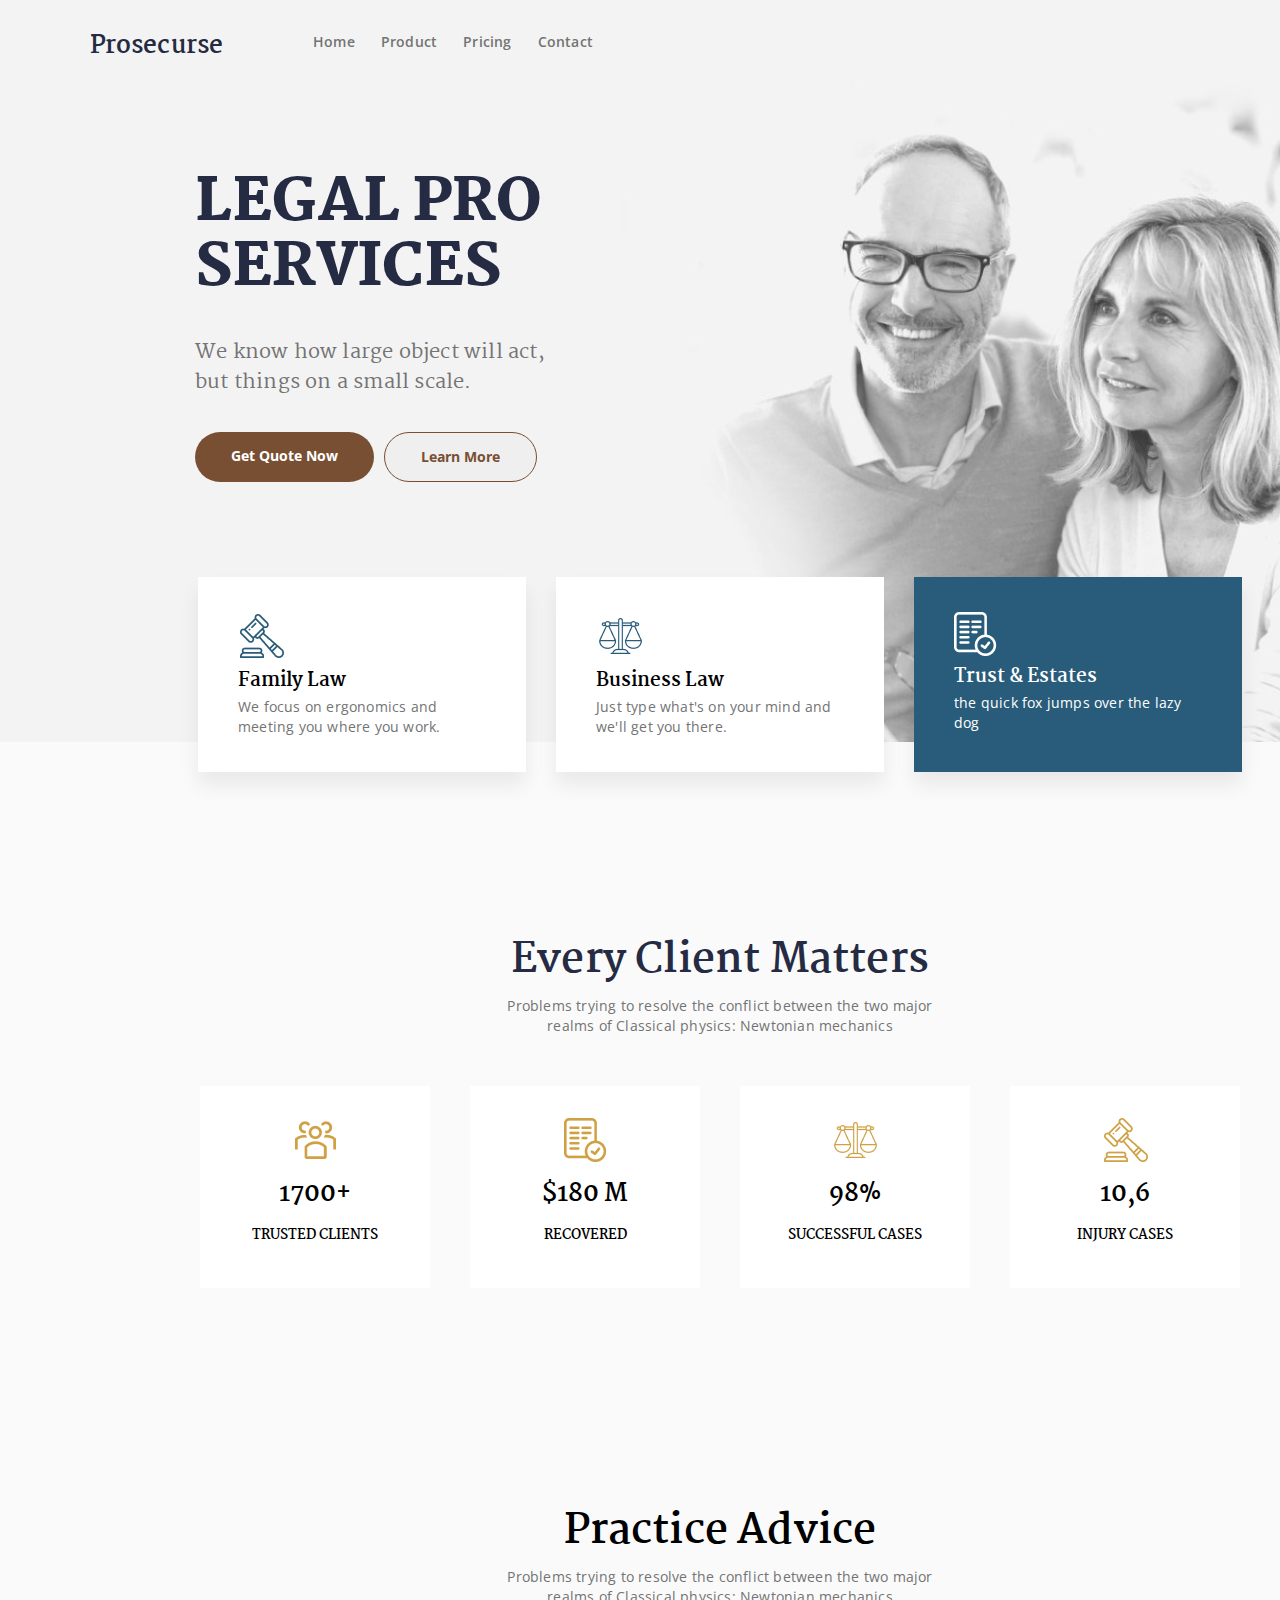
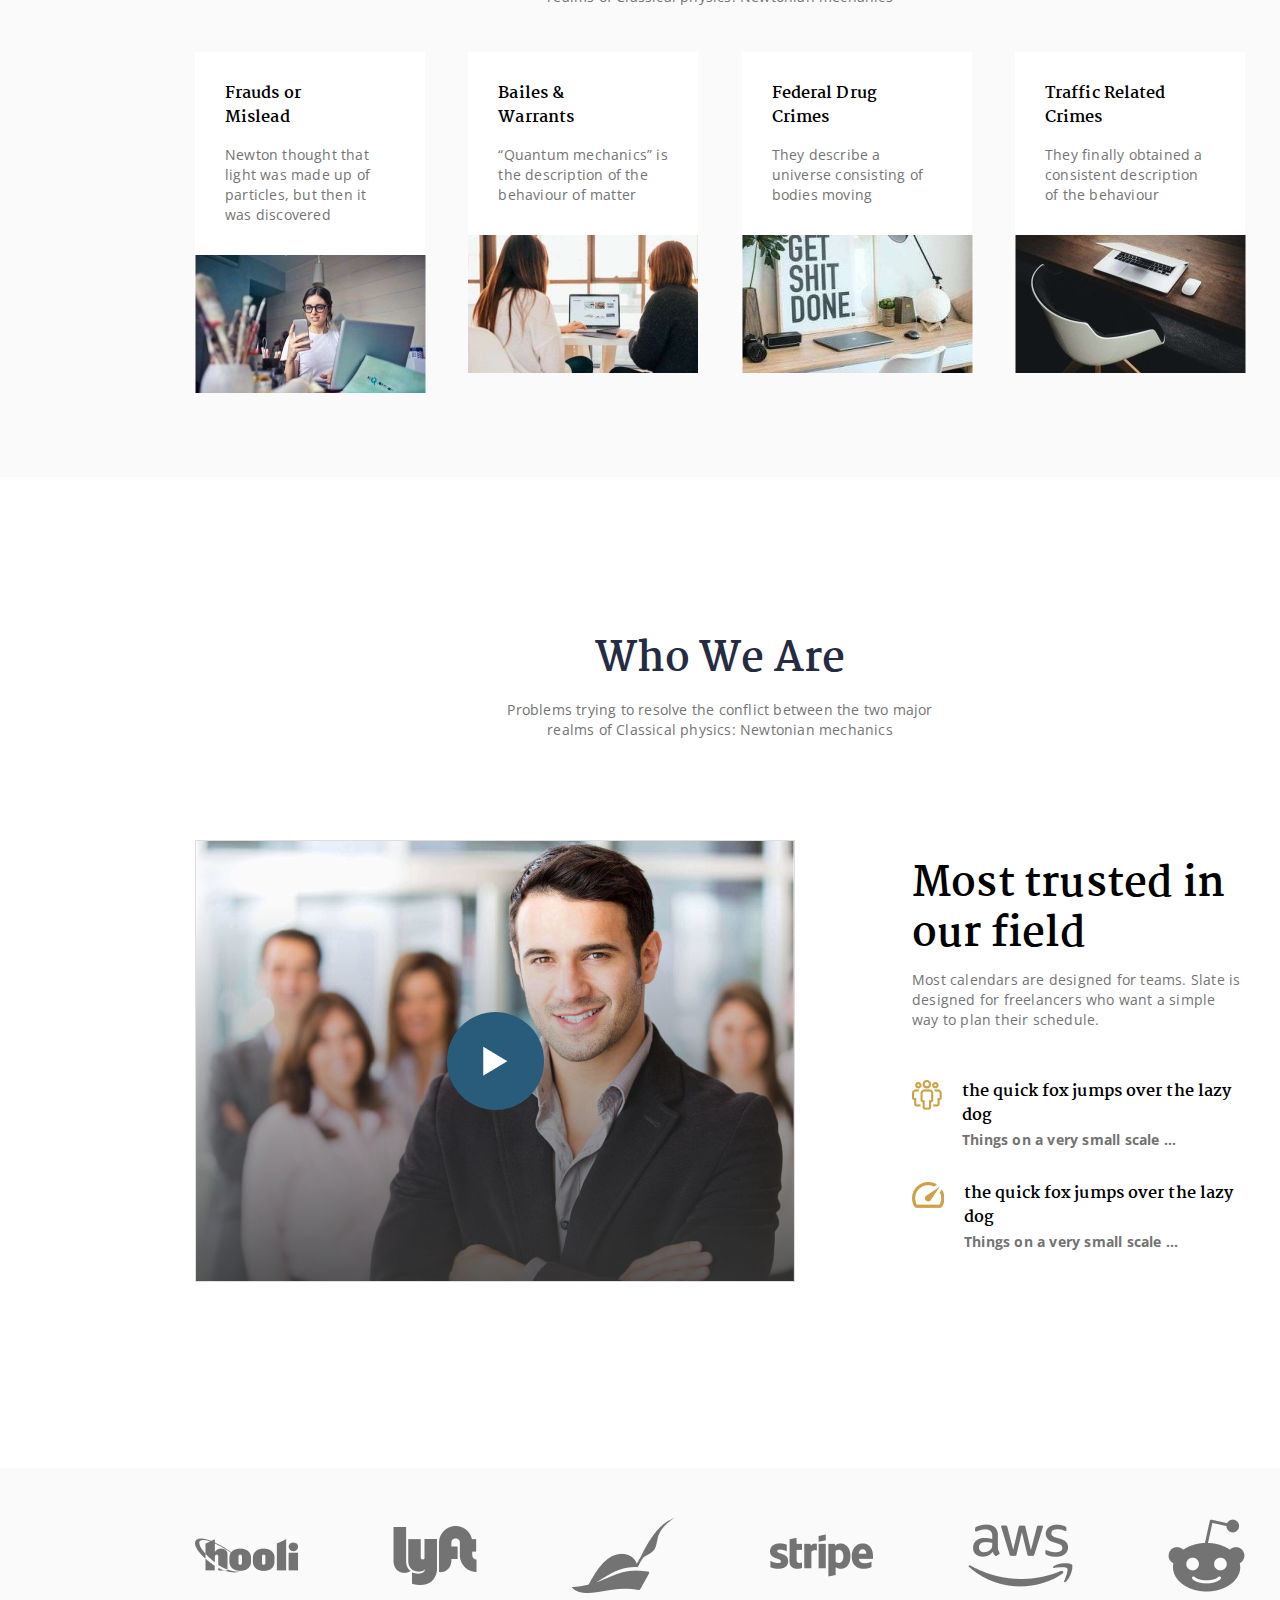
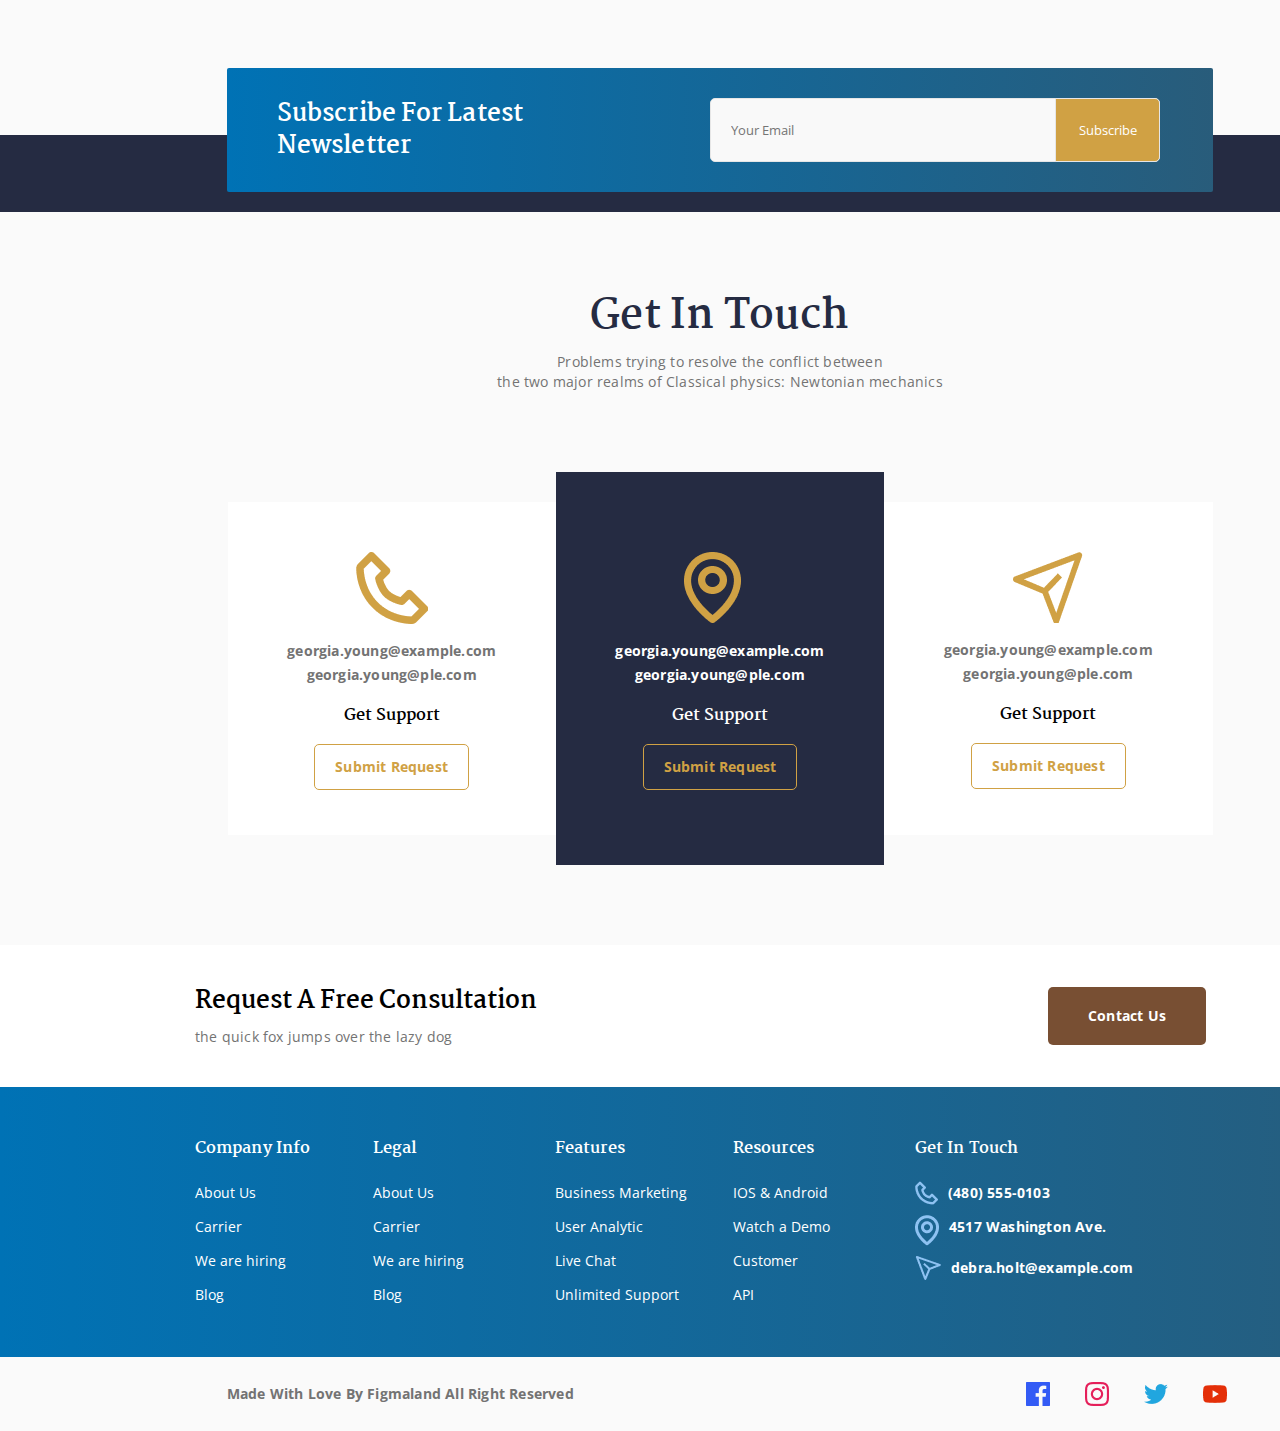
==== commit 55eb6cb4: "update 21 / 11 / 65 (2)" ====
--- a/test.html
+++ b/test.html
@@ -347,8 +347,8 @@
                         Get In Touch
                     </h2>
                     <p>
-                        Problems trying to resolve the conflict between <br>
-                        the two major realms of Classical physics: Newtonian mechanics 
+                        Problems trying to resolve <br class=" show-detail"> the conflict between <br class="hide">
+                        the two major realms of Classical physics:<br class=" show-detail"> Newtonian mechanics 
                     </p>
                 </div>
             </div>
--- a/css/style.css
+++ b/css/style.css
@@ -733,9 +733,9 @@
         line-height: 50px;
         letter-spacing: 0.2px;
         color: #252B42;
-        
+        width: 241px;
         margin-top: 84px;
-        padding: 0 87.5px;
+        /* padding: 0 87.5px; */
         margin: 0 auto;
         text-align: center;
 
@@ -751,11 +751,11 @@
     }
     .header .card-header-btn {
         display: flex; 
+        flex-direction: column;
         justify-content: center;
         align-items: center;
         gap: 25px;
-        margin-left: 117px;
-        margin-right: 117px;
+        
         
     }
     .main-content > p {
@@ -766,15 +766,26 @@
         grid-template-columns: repeat(1,230px);
         gap: 40px;
     }
+    .every-client-matters .row .main-content h2 {
+        width: 259px;
+        
+    }
+    .every-client-matters .row .main-content p {
+        width: 206px;
+        margin: 0 auto;
+    }
     .practice-advice {
         margin-bottom: 0;
     }
     .container .sub-container {
         margin: 45px 43px;
     }
+    .sub-container > .row > h2 {
+        width: 174px;
+        text-align: center;
+    }
     .sub-container > .row > p {
         width: 206px;
-
     }
     .about .row:last-child {
         justify-content: space-between;
@@ -789,6 +800,7 @@
     }
     .about .row > .main-content h2 {
         margin: 0 36.5px;
+        width: 251px;
         margin-bottom: 10px;
     }
     .about .row > .main-content p {
@@ -827,6 +839,12 @@
         margin: 0 auto;
         
     }
+    .contect .container .row:first-child h2 {
+        width: 258px;
+    }
+    .contect .container .row:first-child p {
+        width: 264px;
+    }
     .contect .container .row:last-child {
         grid-template-columns: repeat(1,auto);
         margin: 0 43.5px;
